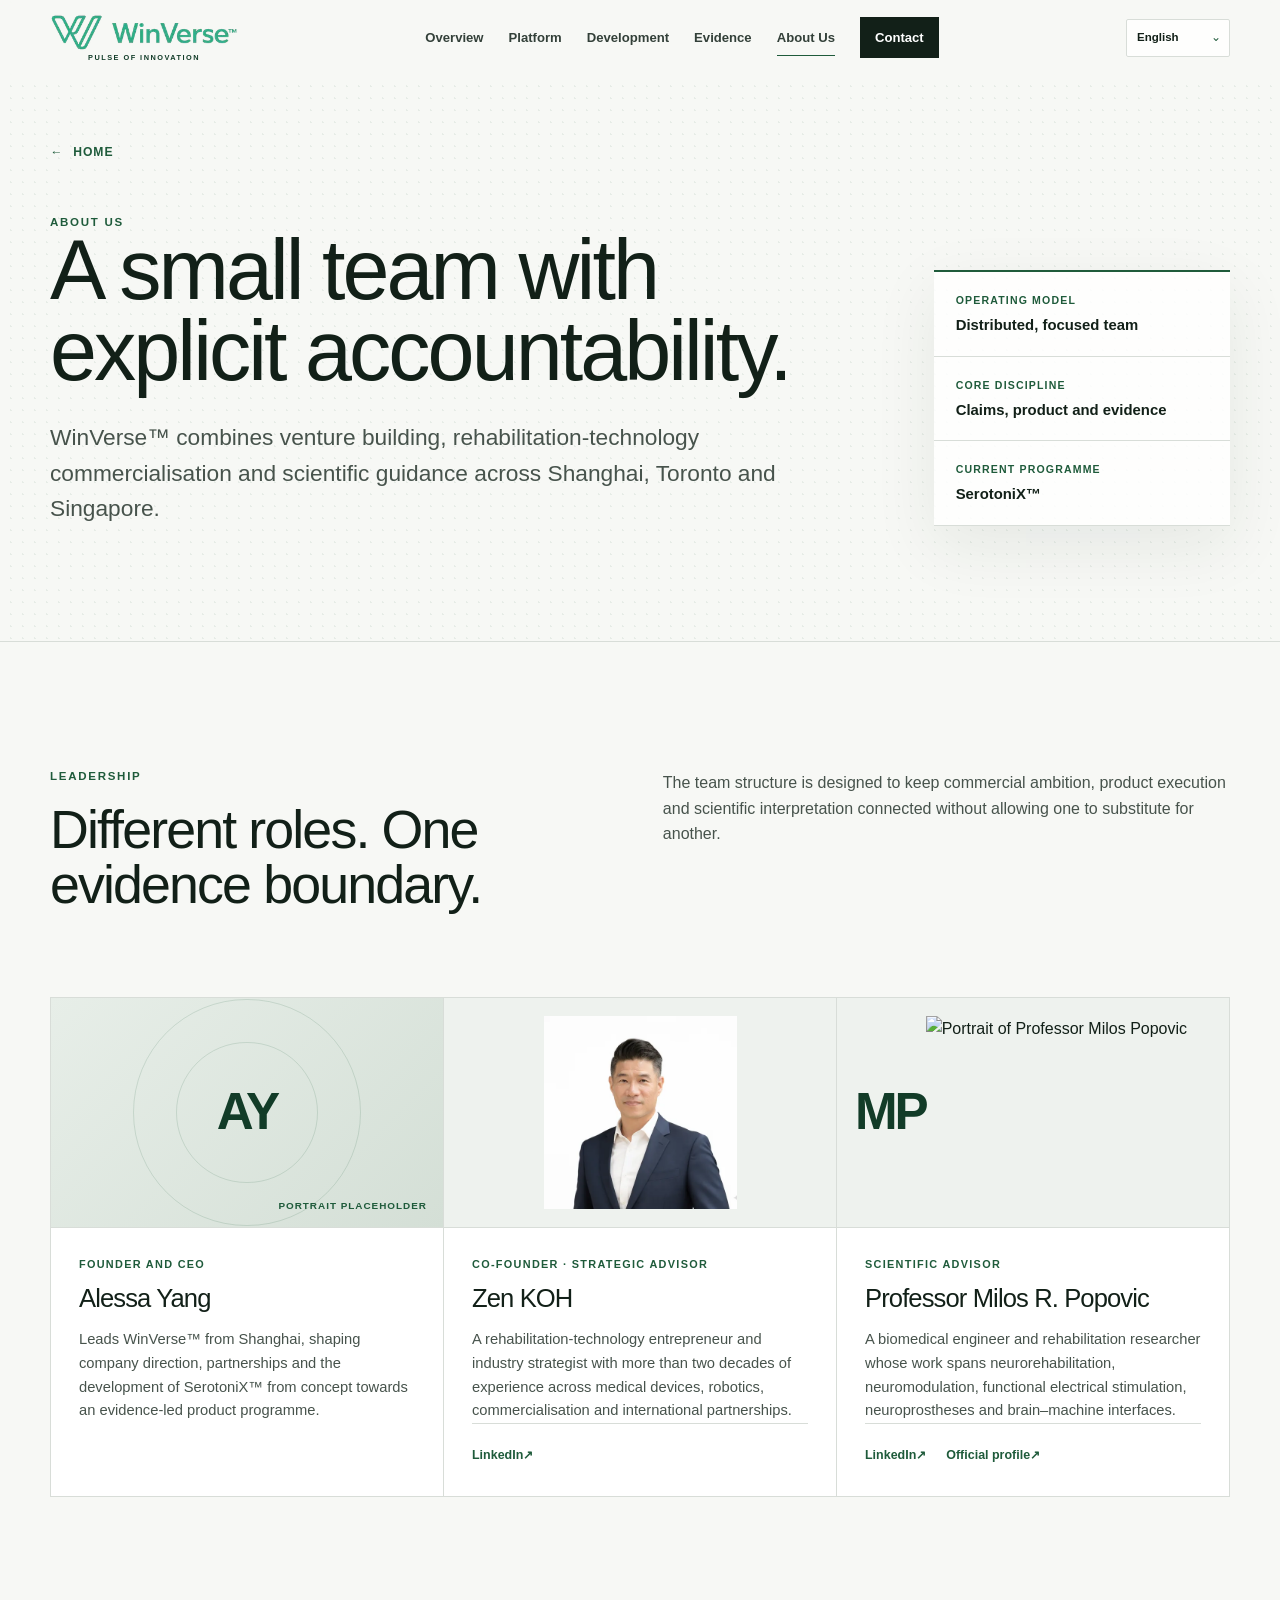
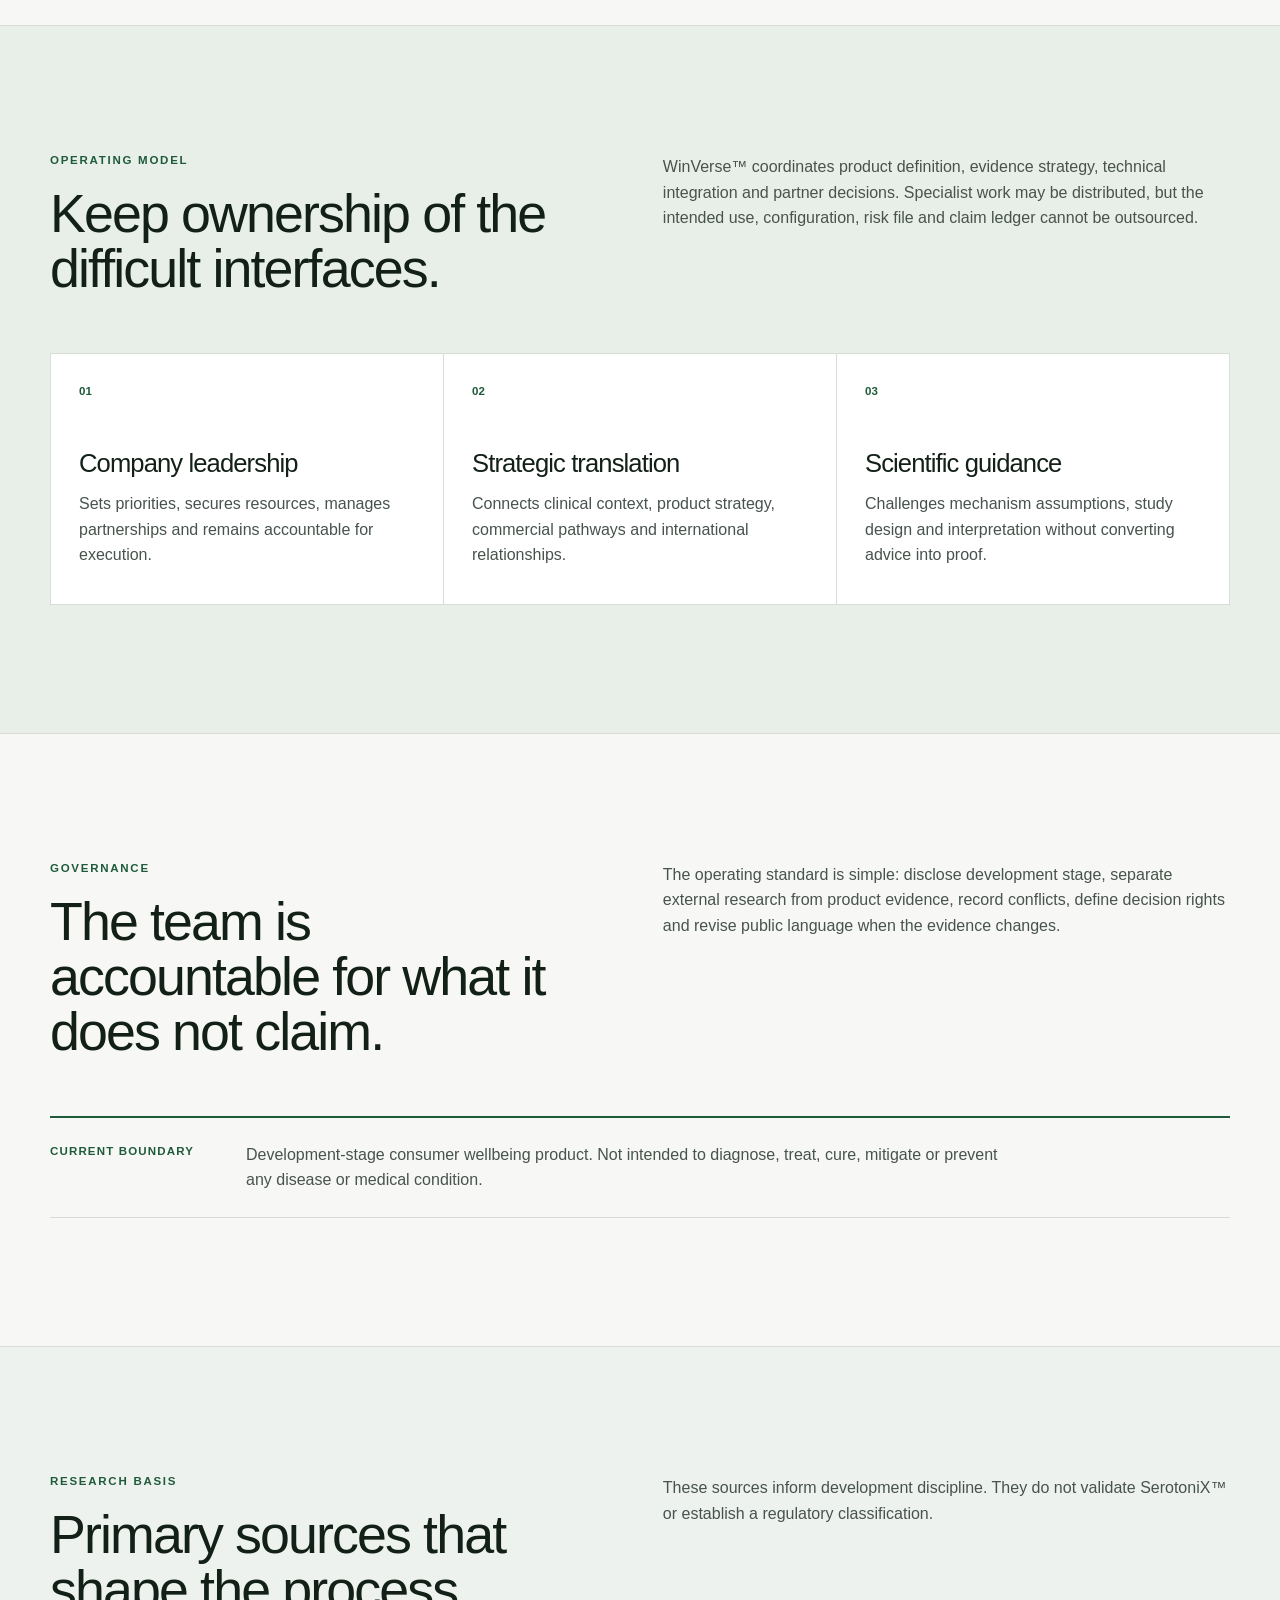
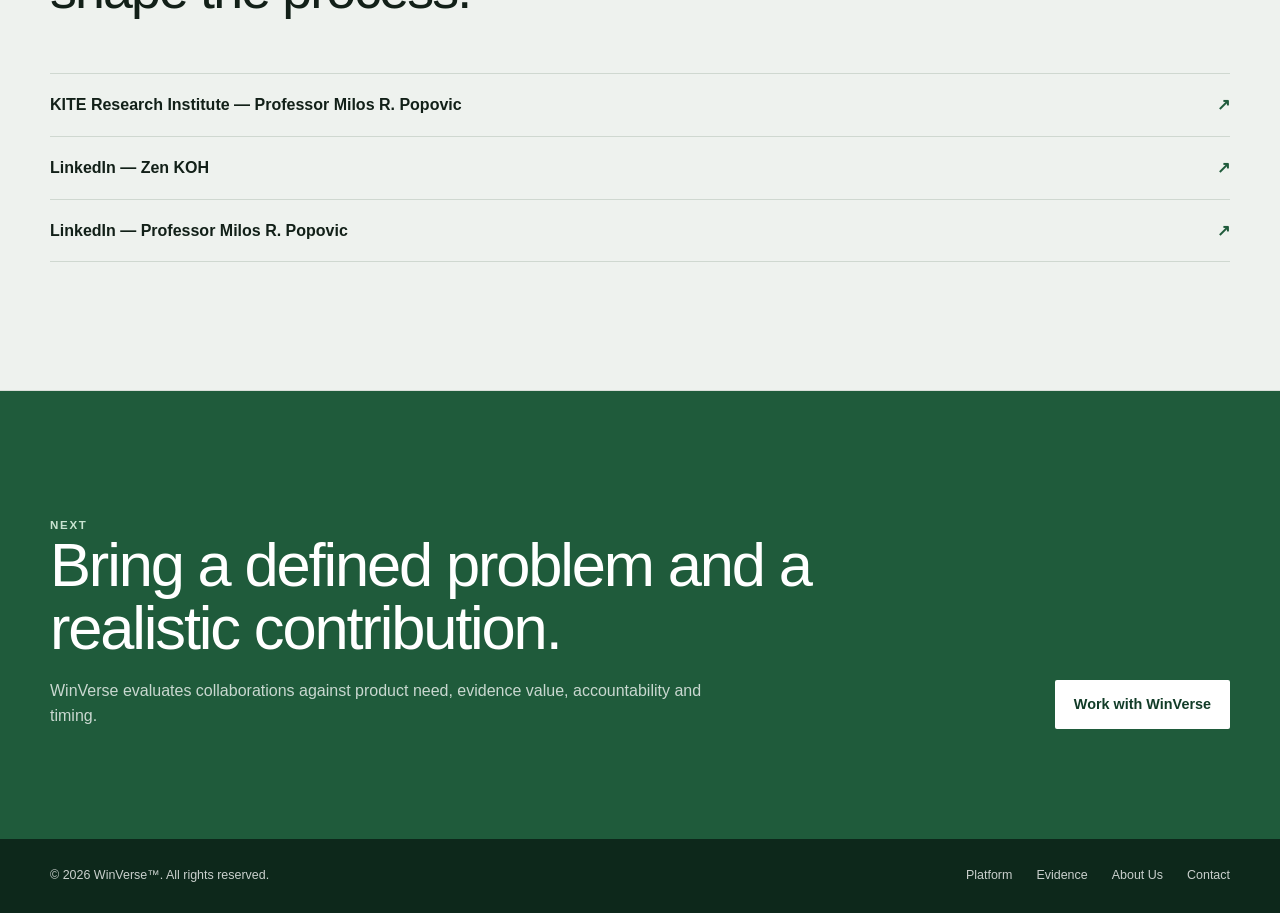
==== about.html @ 76cbc210 "Add researched About page" ====
<!doctype html><html lang="en"><head><meta charset="utf-8"><meta name="viewport" content="width=device-width, initial-scale=1, viewport-fit=cover"><meta name="theme-color" content="#f7f8f5"><meta name="description" content="WinVerse™ leadership, operating model and governance principles."><meta property="og:title" content="WinVerse™ — About Us"><meta property="og:description" content="WinVerse™ leadership, operating model and governance principles."><meta property="og:type" content="website"><title>WinVerse™ — About Us</title><link rel="stylesheet" href="styles.css"><link rel="stylesheet" href="pages.css"><script defer src="script.js"></script></head><body class="subpage" data-page="about" data-page-title="pages.about.meta.title" data-page-description="pages.about.meta.description"><a class="skip-link" href="#main" data-i18n="skip.content">Skip to content</a><header class="site-header" data-header><div class="shell header-inner"><a class="brand" href="index.html" aria-label="WinVerse home"><img class="brand-logo" src="assets/winverse-logo.webp" width="900" height="186" alt="WinVerse™"></a><button class="menu-button" type="button" aria-expanded="false" aria-controls="site-nav" data-menu-button><span>Menu</span><span class="menu-icon" aria-hidden="true"><i></i><i></i></span></button><nav class="site-nav" id="site-nav" aria-label="Primary navigation" data-nav><a href="overview.html" data-i18n="nav.overview">Overview</a><a href="platform.html" data-i18n="nav.platform">Platform</a><a href="development.html" data-i18n="nav.development">Development</a><a href="evidence.html" data-i18n="nav.evidence">Evidence</a><a class="is-active" href="about.html" data-i18n="nav.about" aria-current="page">About Us</a><a class="nav-cta" href="contact.html" data-i18n="nav.contact">Contact</a></nav></div></header><main id="main"><section class="page-hero"><div class="shell"><a class="back-link" href="index.html"><span aria-hidden="true">←</span><span data-page-i18n="pages.common.home">Home</span></a><div class="page-hero-grid"><div class="reveal"><p class="eyebrow" data-page-i18n="pages.about.eyebrow">About Us</p><h1 data-page-i18n="pages.about.title">A small team with explicit accountability.</h1><p class="page-lede" data-page-i18n="pages.about.lede">WinVerse™ combines venture building, rehabilitation-technology commercialisation and scientific guidance across Shanghai, Toronto and Singapore.</p></div><aside class="page-meta reveal" aria-label="Page summary"><div class="page-meta-item"><span data-page-i18n="pages.about.meta.1.label">Operating model</span><strong data-page-i18n="pages.about.meta.1.value">Distributed, focused team</strong></div><div class="page-meta-item"><span data-page-i18n="pages.about.meta.2.label">Core discipline</span><strong data-page-i18n="pages.about.meta.2.value">Claims, product and evidence</strong></div><div class="page-meta-item"><span data-page-i18n="pages.about.meta.3.label">Current programme</span><strong data-page-i18n="pages.about.meta.3.value">SerotoniX™</strong></div></aside></div></div></section><section class="content-section"><div class="shell content-heading"><div><p class="eyebrow" data-page-i18n="pages.about.s1.eyebrow">Leadership</p><h2 data-page-i18n="pages.about.s1.title">Different roles. One evidence boundary.</h2></div><p data-page-i18n="pages.about.s1.copy">The team structure is designed to keep commercial ambition, product execution and scientific interpretation connected without allowing one to substitute for another.</p></div><div class="shell team-grid subpage-team" aria-label="WinVerse leadership"><article class="team-card reveal"><div class="team-media team-media-placeholder"><span class="team-initials" aria-hidden="true">AY</span><span class="portrait-status" data-i18n="team.portrait.placeholder">Portrait placeholder</span></div><div class="team-content"><p class="team-role" data-i18n="team.alessa.role">Founder and CEO</p><h3>Alessa Yang</h3><p data-i18n="team.alessa.bio">Leads WinVerse™ from Shanghai, shaping company direction, partnerships and the development of SerotoniX™ from concept towards an evidence-led product programme.</p></div></article><article class="team-card reveal"><div class="team-media"><span class="team-initials" aria-hidden="true">ZK</span><img class="team-photo team-photo-zen" src="assets/zen-koh.webp" width="720" height="720" loading="lazy" decoding="async" alt="Portrait of Zen KOH" onerror="this.hidden=true;this.parentElement.classList.add('image-failed')"></div><div class="team-content"><p class="team-role" data-i18n="team.zen.role">Co-founder · Strategic Advisor</p><h3>Zen KOH</h3><p data-i18n="team.zen.bio">A rehabilitation-technology entrepreneur and industry strategist with more than two decades of experience across medical devices, robotics, commercialisation and international partnerships.</p><div class="profile-links"><a href="https://www.linkedin.com/in/zenkoh/" target="_blank" rel="noopener noreferrer"><span data-i18n="team.linkedin">LinkedIn</span><span aria-hidden="true">↗</span></a></div></div></article><article class="team-card reveal"><div class="team-media"><span class="team-initials" aria-hidden="true">MP</span><img class="team-photo team-photo-milos" src="https://bme.utoronto.ca/wp-content/uploads/2023/07/Milos-Popovic-director-e1688497582502.png" loading="lazy" decoding="async" alt="Portrait of Professor Milos Popovic" onerror="this.hidden=true;this.parentElement.classList.add('image-failed')"></div><div class="team-content"><p class="team-role" data-i18n="team.milos.role">Scientific Advisor</p><h3 data-i18n="team.milos.name">Professor Milos R. Popovic</h3><p data-i18n="team.milos.bio">A biomedical engineer and rehabilitation researcher whose work spans neurorehabilitation, neuromodulation, functional electrical stimulation, neuroprostheses and brain–machine interfaces.</p><div class="profile-links"><a href="https://www.linkedin.com/in/milos-r-popovic-07499139/" target="_blank" rel="noopener noreferrer"><span data-i18n="team.linkedin">LinkedIn</span><span aria-hidden="true">↗</span></a><a href="https://kite-uhn.com/scientist/milos-popovic" target="_blank" rel="noopener noreferrer"><span data-i18n="team.official">Official profile</span><span aria-hidden="true">↗</span></a></div></div></article></div></section><section class="content-section section-tint"><div class="shell content-heading"><div><p class="eyebrow" data-page-i18n="pages.about.s2.eyebrow">Operating model</p><h2 data-page-i18n="pages.about.s2.title">Keep ownership of the difficult interfaces.</h2></div><p data-page-i18n="pages.about.s2.copy">WinVerse™ coordinates product definition, evidence strategy, technical integration and partner decisions. Specialist work may be distributed, but the intended use, configuration, risk file and claim ledger cannot be outsourced.</p></div><div class="shell analysis-grid three-up"><article class="analysis-card reveal"><span>01</span><h3 data-page-i18n="pages.about.card1.title">Company leadership</h3><p data-page-i18n="pages.about.card1.copy">Sets priorities, secures resources, manages partnerships and remains accountable for execution.</p></article><article class="analysis-card reveal"><span>02</span><h3 data-page-i18n="pages.about.card2.title">Strategic translation</h3><p data-page-i18n="pages.about.card2.copy">Connects clinical context, product strategy, commercial pathways and international relationships.</p></article><article class="analysis-card reveal"><span>03</span><h3 data-page-i18n="pages.about.card3.title">Scientific guidance</h3><p data-page-i18n="pages.about.card3.copy">Challenges mechanism assumptions, study design and interpretation without converting advice into proof.</p></article></div></section><section class="content-section"><div class="shell content-heading"><div><p class="eyebrow" data-page-i18n="pages.about.s3.eyebrow">Governance</p><h2 data-page-i18n="pages.about.s3.title">The team is accountable for what it does not claim.</h2></div><p data-page-i18n="pages.about.s3.copy">The operating standard is simple: disclose development stage, separate external research from product evidence, record conflicts, define decision rights and revise public language when the evidence changes.</p></div><div class="shell claim-note"><strong data-page-i18n="pages.common.disclaimer.title">Current boundary</strong><p data-page-i18n="pages.common.disclaimer">Development-stage consumer wellbeing product. Not intended to diagnose, treat, cure, mitigate or prevent any disease or medical condition.</p></div></section><section class="content-section sources-section"><div class="shell content-heading"><div><p class="eyebrow" data-page-i18n="pages.common.sources.eyebrow">Research basis</p><h2 data-page-i18n="pages.common.sources.title">Primary sources that shape the process.</h2></div><p data-page-i18n="pages.common.sources.note">These sources inform development discipline. They do not validate SerotoniX™ or establish a regulatory classification.</p></div><div class="shell"><ul class="source-list"><li><a href="https://kite-uhn.com/scientist/milos-popovic" target="_blank" rel="noopener noreferrer">KITE Research Institute — Professor Milos R. Popovic<span aria-hidden="true">↗</span></a></li><li><a href="https://www.linkedin.com/in/zenkoh/" target="_blank" rel="noopener noreferrer">LinkedIn — Zen KOH<span aria-hidden="true">↗</span></a></li><li><a href="https://www.linkedin.com/in/milos-r-popovic-07499139/" target="_blank" rel="noopener noreferrer">LinkedIn — Professor Milos R. Popovic<span aria-hidden="true">↗</span></a></li></ul></div></section><section class="page-cta"><div class="shell page-cta-inner reveal"><div><p class="eyebrow" data-page-i18n="pages.common.next">Next</p><h2 data-page-i18n="pages.about.cta.title">Bring a defined problem and a realistic contribution.</h2><p data-page-i18n="pages.about.cta.copy">WinVerse evaluates collaborations against product need, evidence value, accountability and timing.</p></div><a class="button button-light" href="contact.html" data-page-i18n="pages.about.cta.label">Work with WinVerse</a></div></section></main><footer class="site-footer"><div class="shell footer-inner"><p>© <span data-year></span> WinVerse™. <span data-i18n="footer.rights">All rights reserved.</span></p><nav aria-label="Footer navigation" data-i18n-attr="aria-label:footer.nav"><a href="platform.html" data-i18n="nav.platform">Platform</a><a href="evidence.html" data-i18n="nav.evidence">Evidence</a><a href="about.html" data-i18n="nav.about">About Us</a><a href="contact.html" data-i18n="nav.contact">Contact</a></nav></div></footer></body></html>
---- styles.css ----
@layer reset, base, components, layout, responsive;

@layer reset {
  *, *::before, *::after { box-sizing: border-box; }
  html { scroll-behavior: smooth; }
  body, h1, h2, h3, p, ul { margin: 0; }
  ul { padding: 0; }
  button, a { font: inherit; }
  button { border: 0; }
  img { display: block; max-width: 100%; }
}

@layer base {
  :root { --ink:#122018; --ink-soft:#47534c; --green:#1f5b3b; --green-dark:#123c28; --green-pale:#e8efe9; --paper:#f7f8f5; --white:#fff; --line:#d8ddd8; --line-dark:rgba(255,255,255,.2); --shell:1180px; --header-height:76px; --radius:2px; --shadow:0 20px 60px rgba(20,45,30,.08); }
  html { scroll-padding-top: calc(var(--header-height) + 20px); }
  body { min-width:320px; background:var(--paper); color:var(--ink); font-family:Inter,Aptos,"Helvetica Neue",Arial,sans-serif; font-size:16px; line-height:1.6; text-rendering:optimizeLegibility; -webkit-font-smoothing:antialiased; }
  a { color:inherit; text-decoration:none; }
  h1,h2,h3 { letter-spacing:-.035em; font-weight:520; }
  h1 { max-width:900px; font-size:clamp(3rem,7vw,6.8rem); line-height:.96; }
  h2 { font-size:clamp(2.25rem,4.7vw,4.8rem); line-height:1.03; }
  h3 { font-size:clamp(1.2rem,2vw,1.65rem); line-height:1.2; }
  p { color:var(--ink-soft); }
  ::selection { background:var(--green); color:var(--white); }
}

@layer components {
  .shell { width:min(calc(100% - 48px),var(--shell)); margin-inline:auto; }
  .tm { font-size:.42em; vertical-align:super; letter-spacing:0; }
  .eyebrow { color:var(--green); font-size:.72rem; font-weight:700; letter-spacing:.15em; line-height:1.2; text-transform:uppercase; }
  .lead { color:var(--ink); font-size:clamp(1.15rem,2vw,1.5rem); line-height:1.45; }
  .skip-link { position:fixed; z-index:1000; top:10px; left:10px; transform:translateY(-150%); padding:10px 14px; background:var(--ink); color:var(--white); }
  .skip-link:focus { transform:translateY(0); }
  .button { display:inline-flex; min-height:48px; align-items:center; justify-content:center; padding:12px 18px; border:1px solid transparent; border-radius:var(--radius); font-size:.9rem; font-weight:700; transition:transform 180ms ease,background-color 180ms ease,border-color 180ms ease; }
  .button:hover { transform:translateY(-2px); }
  .button:focus-visible,.text-link:focus-visible,.site-nav a:focus-visible,.brand:focus-visible,.scroll-cue:focus-visible,.profile-links a:focus-visible { outline:3px solid #89b89b; outline-offset:4px; }
  .button-primary { background:var(--green); color:var(--white); }
  .button-primary:hover { background:var(--green-dark); }
  .button-secondary { border-color:var(--line); background:transparent; color:var(--ink); }
  .button-secondary:hover { border-color:var(--ink); }
  .button-light { background:var(--white); color:var(--green-dark); }
  .button-light:hover { background:var(--green-pale); }
  .text-link { display:inline-flex; align-items:center; gap:10px; margin-top:28px; color:var(--green); font-weight:700; }
  .text-link span { transition:transform 180ms ease; }
  .text-link:hover span { transform:translateX(5px); }
  .text-link-light { color:var(--white); }
  .reveal { opacity:0; transform:translateY(18px); transition:opacity 650ms ease,transform 650ms ease; }
  .reveal.is-visible { opacity:1; transform:translateY(0); }
}

@layer layout {
  .site-header { position:fixed; z-index:100; inset:0 0 auto; height:var(--header-height); border-bottom:1px solid transparent; background:rgba(247,248,245,.92); backdrop-filter:blur(16px); transition:border-color 180ms ease,box-shadow 180ms ease; }
  .site-header.is-scrolled { border-color:var(--line); box-shadow:0 8px 24px rgba(18,32,24,.04); }
  .header-inner { height:100%; display:flex; align-items:center; justify-content:space-between; gap:28px; }
  .brand { display:inline-flex; flex:0 0 auto; align-items:center; min-width:0; }
  .brand-logo { width:clamp(148px,15vw,188px); height:auto; object-fit:contain; }
  .site-nav { display:flex; align-items:center; gap:25px; font-size:.82rem; font-weight:650; }
  .site-nav a { position:relative; color:#334039; }
  .site-nav a:not(.nav-cta)::after { content:""; position:absolute; right:0; bottom:-8px; left:0; height:1px; background:var(--green); transform:scaleX(0); transform-origin:left; transition:transform 180ms ease; }
  .site-nav a:hover::after,.site-nav a.is-active::after { transform:scaleX(1); }
  .nav-cta { padding:10px 15px; background:var(--ink); color:var(--white)!important; }
  .menu-button { display:none; background:transparent; color:var(--ink); }

  .hero { position:relative; display:grid; min-height:100svh; padding:calc(var(--header-height) + 72px) 0 74px; align-items:center; overflow:hidden; }
  .hero::before { content:""; position:absolute; top:14%; right:-12vw; width:min(48vw,720px); aspect-ratio:1; border:1px solid var(--line); border-radius:50%; box-shadow:inset 0 0 0 80px var(--paper),inset 0 0 0 81px var(--line),inset 0 0 0 160px var(--paper),inset 0 0 0 161px var(--line); opacity:.7; pointer-events:none; }
  .hero-grid { position:relative; z-index:1; display:grid; grid-template-columns:minmax(0,1.55fr) minmax(310px,.65fr); gap:clamp(60px,8vw,120px); align-items:end; }
  .hero-copy .eyebrow { margin-bottom:26px; }
  .hero-lede { max-width:700px; margin-top:30px; font-size:clamp(1.15rem,2vw,1.45rem); line-height:1.5; }
  .hero-actions { display:flex; flex-wrap:wrap; gap:12px; margin-top:38px; }
  .hero-panel { border-top:2px solid var(--green); background:rgba(255,255,255,.82); padding:27px 28px 12px; box-shadow:var(--shadow); }
  .panel-label { margin-bottom:8px; color:var(--ink); font-size:.72rem; font-weight:750; letter-spacing:.13em; text-transform:uppercase; }
  .snapshot-row { display:grid; grid-template-columns:32px 1fr; gap:12px; padding:19px 0; border-top:1px solid var(--line); }
  .snapshot-row>span { color:var(--green); font-size:.72rem; font-weight:800; }
  .snapshot-row strong { display:block; margin-bottom:2px; font-size:.86rem; }
  .snapshot-row p { font-size:.88rem; line-height:1.5; }
  .scroll-cue { position:absolute; z-index:2; bottom:24px; left:50%; display:flex; gap:10px; transform:translateX(-50%); color:var(--ink-soft); font-size:.76rem; font-weight:700; letter-spacing:.08em; text-transform:uppercase; }

  .section { padding:clamp(92px,12vw,160px) 0; }
  .section-rule { border-top:1px solid var(--line); }
  .section-tint { background:var(--green-pale); }
  .two-column-heading,.about-intro { display:grid; grid-template-columns:minmax(0,.9fr) minmax(360px,1fr); gap:clamp(60px,9vw,150px); align-items:start; }
  .section-heading .eyebrow { margin-bottom:22px; }
  .section-copy { max-width:650px; }
  .section-copy>*+* { margin-top:22px; }
  .principle-grid { display:grid; grid-template-columns:repeat(3,1fr); margin-top:90px; border-top:1px solid var(--line); border-bottom:1px solid var(--line); }
  .principle-card { min-height:280px; padding:34px 32px 36px 0; }
  .principle-card+.principle-card { border-left:1px solid var(--line); padding-left:32px; }
  .card-number { display:block; margin-bottom:58px; color:var(--green); font-size:.75rem; font-weight:800; }
  .principle-card h3 { margin-bottom:14px; }
  .principle-card p { max-width:320px; }
  .platform-layout { display:grid; grid-template-columns:minmax(0,.82fr) minmax(420px,1.18fr); gap:clamp(70px,10vw,150px); align-items:start; }
  .platform-layout .section-heading { position:sticky; top:calc(var(--header-height) + 42px); }
  .platform-layout .lead { margin-top:28px; }
  .platform-stack { border-top:1px solid #bfcbbf; }
  .platform-row { display:grid; grid-template-columns:52px 1fr; gap:18px; padding:30px 0; border-bottom:1px solid #bfcbbf; }
  .platform-row>span { color:var(--green); font-size:.75rem; font-weight:800; }
  .platform-row h3 { margin-bottom:8px; }
  .pathway { margin-top:78px; border-top:1px solid var(--line); }
  .pathway-item { display:grid; grid-template-columns:70px minmax(0,1fr) auto; gap:26px; align-items:center; padding:26px 0; border-bottom:1px solid var(--line); }
  .pathway-index { color:var(--green); font-size:.74rem; font-weight:800; }
  .pathway-state { margin-bottom:2px; color:var(--green); font-size:.69rem; font-weight:800; letter-spacing:.12em; text-transform:uppercase; }
  .pathway-item h3 { margin-bottom:5px; font-size:clamp(1.1rem,1.7vw,1.42rem); }
  .pathway-item p:last-child { font-size:.92rem; }
  .status { min-width:74px; padding:6px 10px; border:1px solid var(--green); color:var(--green); font-size:.68rem; font-weight:800; letter-spacing:.08em; text-align:center; text-transform:uppercase; }
  .status-neutral { border-color:var(--line); color:var(--ink-soft); }
  .evidence-section { background:var(--green-dark); color:var(--white); }
  .evidence-section .eyebrow { color:#a9d0b6; }
  .evidence-section h2 { color:var(--white); }
  .evidence-grid { display:grid; gap:70px; }
  .evidence-grid .section-heading { max-width:880px; }
  .boundary-grid { display:grid; grid-template-columns:1fr 1fr; gap:1px; background:var(--line-dark); border:1px solid var(--line-dark); }
  .boundary-card { padding:clamp(30px,5vw,56px); background:#f3f6f2; }
  .boundary-card-dark { background:#173f2b; }
  .boundary-label { margin-bottom:26px; color:var(--green); font-size:.72rem; font-weight:800; letter-spacing:.12em; text-transform:uppercase; }
  .boundary-card-dark .boundary-label { color:#a9d0b6; }
  .boundary-card ul { list-style:none; }
  .boundary-card li { position:relative; padding:15px 0 15px 26px; border-top:1px solid var(--line); color:var(--ink); }
  .boundary-card-dark li { border-color:var(--line-dark); color:var(--white); }
  .boundary-card li::before { content:"—"; position:absolute; left:0; color:var(--green); }
  .boundary-card-dark li::before { color:#a9d0b6; }

  .about-section { background:var(--white); }
  .team-grid { display:grid; grid-template-columns:repeat(3,minmax(0,1fr)); gap:1px; margin-top:84px; border:1px solid var(--line); background:var(--line); }
  .team-card { display:flex; min-width:0; flex-direction:column; background:var(--white); overflow:hidden; }
  .team-media { position:relative; display:flex; height:clamp(190px,18vw,230px); align-items:center; justify-content:center; padding:18px; overflow:hidden; background:#eef2ee; border-bottom:1px solid var(--line); }
  .team-photo { width:100%; height:100%; object-fit:contain; object-position:center; }
  .team-photo-milos { max-width:86%; }
  .team-initials { display:none; color:var(--green-dark); font-size:clamp(2rem,4vw,4.2rem); font-weight:650; letter-spacing:-.06em; }
  .team-media-placeholder .team-initials,.team-media.image-failed .team-initials { display:block; }
  .team-media-placeholder { background:linear-gradient(135deg,#e7eee8 0%,#d4dfd6 100%); }
  .team-media-placeholder::before,.team-media-placeholder::after { content:""; position:absolute; border:1px solid rgba(31,91,59,.14); border-radius:50%; }
  .team-media-placeholder::before { width:58%; aspect-ratio:1; }
  .team-media-placeholder::after { width:36%; aspect-ratio:1; }
  .team-media-placeholder .team-initials { position:relative; z-index:1; }
  .portrait-status { position:absolute; right:16px; bottom:13px; color:var(--green); font-size:.62rem; font-weight:750; letter-spacing:.1em; text-transform:uppercase; }
  .team-content { display:flex; min-height:0; flex:1; flex-direction:column; padding:28px 28px 30px; }
  .team-role { margin-bottom:10px; color:var(--green); font-size:.68rem; font-weight:800; letter-spacing:.12em; text-transform:uppercase; }
  .team-content h3 { margin-bottom:14px; }
  .team-content>p:last-of-type { font-size:.92rem; line-height:1.62; }
  .profile-links { display:flex; flex-wrap:wrap; gap:12px 20px; margin-top:auto; padding-top:22px; border-top:1px solid var(--line); }
  .profile-links a { color:var(--green); font-size:.78rem; font-weight:750; }
  .profile-links a:hover { text-decoration:underline; text-underline-offset:4px; }
  .contact-section { padding:clamp(74px,9vw,110px) 0; background:var(--green); color:var(--white); }
  .contact-section .eyebrow { color:#c8e3d0; }
  .contact-section h2 { max-width:800px; color:var(--white); font-size:clamp(2.25rem,5vw,5rem); }
  .contact-inner { display:flex; justify-content:space-between; gap:60px; align-items:end; }
  .contact-actions { display:flex; min-width:max-content; flex-direction:column; align-items:flex-start; }
  .site-footer { padding:27px 0; background:#0d281b; }
  .footer-inner { display:flex; justify-content:space-between; gap:30px; color:rgba(255,255,255,.78); font-size:.78rem; }
  .footer-inner p { color:inherit; }
  .footer-inner nav { display:flex; gap:24px; }
  .footer-inner a:hover { color:var(--white); }
}

@layer responsive {
  @media (max-width:1040px) { .site-nav{gap:18px}.brand-logo{width:166px}.team-content{padding:26px 24px 28px} }
  @media (max-width:940px) {
    :root { --header-height:70px; }
    .shell { width:min(calc(100% - 36px),var(--shell)); }
    .brand-logo { width:158px; }
    .menu-button { display:inline-flex; align-items:center; gap:10px; padding:10px 0 10px 12px; font-size:.78rem; font-weight:700; }
    .menu-icon { display:grid; gap:5px; width:20px; }
    .menu-icon i { display:block; height:1px; background:currentColor; transition:transform 180ms ease; }
    .menu-button[aria-expanded="true"] .menu-icon i:first-child { transform:translateY(3px) rotate(45deg); }
    .menu-button[aria-expanded="true"] .menu-icon i:last-child { transform:translateY(-3px) rotate(-45deg); }
    .site-nav { position:fixed; inset:var(--header-height) 0 auto; display:grid; gap:0; padding:12px 18px 22px; border-bottom:1px solid var(--line); background:var(--paper); box-shadow:0 18px 40px rgba(18,32,24,.08); transform:translateY(-130%); opacity:0; visibility:hidden; transition:transform 220ms ease,opacity 220ms ease,visibility 220ms ease; }
    .site-nav.is-open { transform:translateY(0); opacity:1; visibility:visible; }
    .site-nav a { padding:14px 6px; border-bottom:1px solid var(--line); }
    .site-nav a::after { display:none; }
    .site-nav .nav-cta { margin-top:12px; padding:13px 14px; border:0; text-align:center; }
    .hero { min-height:auto; padding-top:calc(var(--header-height) + 80px); }
    .hero::before { top:32%; right:-26vw; width:72vw; }
    .hero-grid { grid-template-columns:1fr; gap:58px; }
    .hero-panel { max-width:600px; }
    .scroll-cue { display:none; }
    .two-column-heading,.about-intro,.platform-layout { grid-template-columns:1fr; gap:50px; }
    .platform-layout .section-heading { position:static; }
    .principle-grid { grid-template-columns:1fr; margin-top:60px; }
    .principle-card { min-height:auto; padding:28px 0; }
    .principle-card+.principle-card { border-top:1px solid var(--line); border-left:0; padding-left:0; }
    .card-number { margin-bottom:30px; }
    .team-grid { grid-template-columns:repeat(2,minmax(0,1fr)); }
    .team-media { height:220px; }
    .contact-inner { align-items:flex-start; flex-direction:column; }
  }
  @media (max-width:680px) {
    .shell { width:min(calc(100% - 28px),var(--shell)); }
    h1 { font-size:clamp(2.75rem,15vw,4.5rem); }
    h2 { font-size:clamp(2rem,11vw,3.3rem); }
    .brand-logo { width:145px; }
    .hero { padding-top:calc(var(--header-height) + 52px); padding-bottom:62px; }
    .hero-copy .eyebrow { margin-bottom:20px; }
    .hero-lede { margin-top:24px; }
    .hero-actions { align-items:stretch; flex-direction:column; }
    .button { width:100%; }
    .hero-panel { padding:24px 20px 8px; }
    .section { padding:78px 0; }
    .platform-layout { gap:56px; }
    .platform-row { grid-template-columns:38px 1fr; padding:24px 0; }
    .pathway { margin-top:52px; }
    .pathway-item { grid-template-columns:36px 1fr; gap:14px; align-items:start; }
    .pathway-item .status { grid-column:2; justify-self:start; margin-top:4px; }
    .boundary-grid { grid-template-columns:1fr; }
    .boundary-card { padding:30px 22px; }
    .team-grid { grid-template-columns:1fr; margin-top:54px; }
    .team-media { height:210px; padding:16px; }
    .team-content { padding:25px 22px 28px; }
    .contact-actions { width:100%; min-width:0; }
    .footer-inner { align-items:flex-start; flex-direction:column; }
    .footer-inner nav { flex-wrap:wrap; }
  }
  @media (prefers-reduced-motion:reduce) { html{scroll-behavior:auto}*,*::before,*::after{scroll-behavior:auto!important;transition-duration:.01ms!important;animation-duration:.01ms!important}.reveal{opacity:1;transform:none} }
}
---- pages.css ----
/* Shared editorial layout for WinVerse™ individual pages. */
.subpage { background: var(--paper); }
.subpage .site-header { background: rgba(247,248,245,.95); }
.page-hero {
  padding: calc(var(--header-height) + 62px) 0 clamp(72px, 9vw, 120px);
  border-bottom: 1px solid var(--line);
  background:
    radial-gradient(circle at 88% 18%, rgba(31,91,59,.08) 0 1px, transparent 1px) 0 0 / 12px 12px,
    var(--paper);
}
.back-link {
  display: inline-flex;
  gap: 10px;
  align-items: center;
  margin-bottom: 54px;
  color: var(--green);
  font-size: .76rem;
  font-weight: 800;
  letter-spacing: .08em;
  text-transform: uppercase;
}
.back-link:hover span:first-child { transform: translateX(-3px); }
.page-hero-grid {
  display: grid;
  grid-template-columns: minmax(0,1.45fr) minmax(280px,.55fr);
  gap: clamp(56px,8vw,110px);
  align-items: end;
}
.page-hero h1 { max-width: 900px; font-size: clamp(3rem,6.6vw,6.2rem); }
.page-lede {
  max-width: 780px;
  margin-top: 28px;
  color: var(--ink-soft);
  font-size: clamp(1.14rem,2vw,1.42rem);
  line-height: 1.55;
}
.page-meta {
  border-top: 2px solid var(--green);
  background: rgba(255,255,255,.84);
  box-shadow: var(--shadow);
}
.page-meta-item {
  display: grid;
  gap: 6px;
  padding: 20px 22px;
  border-bottom: 1px solid var(--line);
}
.page-meta-item span {
  color: var(--green);
  font-size: .66rem;
  font-weight: 800;
  letter-spacing: .11em;
  text-transform: uppercase;
}
.page-meta-item strong { color: var(--ink); font-size: .93rem; line-height: 1.4; }

.content-section { padding: clamp(78px,10vw,132px) 0; border-bottom: 1px solid var(--line); }
.content-heading {
  display: grid;
  grid-template-columns: minmax(0,.9fr) minmax(360px,1fr);
  gap: clamp(52px,8vw,120px);
  align-items: start;
  margin-bottom: 56px;
}
.content-heading h2 { margin-top: 18px; font-size: clamp(2.15rem,4.2vw,4.3rem); }
.content-heading > p, .content-copy { max-width: 650px; }
.content-copy > * + * { margin-top: 20px; }
.compact-heading { max-width: 820px; margin-bottom: 52px; }
.compact-heading h2 { margin-top: 18px; }

.page-figure {
  margin: 0;
  border: 1px solid var(--line);
  background: var(--white);
  overflow: hidden;
}
.page-figure img {
  width: 100%;
  max-height: 640px;
  object-fit: contain;
  background: #f2f4f1;
}
.page-figure figcaption {
  padding: 14px 18px;
  border-top: 1px solid var(--line);
  color: var(--ink-soft);
  font-size: .78rem;
}
.wide-figure { margin-top: 54px; }
.editorial-split {
  display: grid;
  grid-template-columns: minmax(0,1fr) minmax(380px,.78fr);
  gap: clamp(42px,7vw,90px);
  align-items: start;
}
.module-list { border-top: 1px solid var(--line); }
.module-list article {
  display: grid;
  grid-template-columns: 42px 1fr;
  gap: 16px;
  padding: 24px 0;
  border-bottom: 1px solid var(--line);
}
.module-list article > span { color: var(--green); font-size: .72rem; font-weight: 800; }
.module-list h3 { margin-bottom: 7px; font-size: 1.25rem; }

.analysis-grid { display: grid; gap: 1px; background: var(--line); border: 1px solid var(--line); }
.analysis-grid.three-up { grid-template-columns: repeat(3,1fr); }
.analysis-grid.two-up { grid-template-columns: repeat(2,1fr); }
.analysis-card { min-height: 250px; padding: 28px; background: var(--white); }
.analysis-card > span {
  display: block;
  margin-bottom: 48px;
  color: var(--green);
  font-size: .72rem;
  font-weight: 800;
}
.analysis-card h3 { margin-bottom: 12px; }
.analysis-card p { max-width: 360px; }

.decision-table { border-top: 1px solid var(--line); }
.decision-row {
  display: grid;
  grid-template-columns: minmax(180px,.8fr) minmax(260px,1.4fr) minmax(130px,.55fr);
  gap: 24px;
  align-items: start;
  padding: 22px 0;
  border-bottom: 1px solid var(--line);
}
.decision-head { color: var(--green); font-size: .68rem; font-weight: 800; letter-spacing: .1em; text-transform: uppercase; }
.decision-row strong { color: var(--ink); }
.decision-row em { color: var(--green); font-style: normal; font-size: .78rem; font-weight: 800; text-transform: uppercase; }
.decision-row .status-hold { color: #7b4b39; }

.claim-note {
  display: grid;
  grid-template-columns: 170px 1fr;
  gap: 26px;
  margin-top: 46px;
  padding: 24px 0;
  border-top: 2px solid var(--green);
  border-bottom: 1px solid var(--line);
}
.claim-note strong { color: var(--green); font-size: .72rem; letter-spacing: .1em; text-transform: uppercase; }
.claim-note p { max-width: 780px; }

.question-grid { display: grid; grid-template-columns: repeat(4,1fr); gap: 1px; border: 1px solid var(--line); background: var(--line); }
.question-card { min-height: 190px; padding: 26px; background: var(--white); }
.question-card h3 { margin-bottom: 12px; }

.gate-list { border-top: 1px solid var(--line); }
.gate-item {
  display: grid;
  grid-template-columns: 60px 1fr;
  gap: 24px;
  padding: 28px 0;
  border-bottom: 1px solid var(--line);
}
.gate-item > span { color: var(--green); font-size: .72rem; font-weight: 800; }
.gate-state { color: var(--green); font-size: .68rem; font-weight: 800; letter-spacing: .1em; text-transform: uppercase; }
.gate-item h3 { margin: 4px 0 8px; }
.gate-item p:last-child { max-width: 900px; }

.evidence-stack { border-top: 1px solid var(--line); }
.stack-item {
  display: grid;
  grid-template-columns: 60px minmax(0,1fr);
  gap: 22px;
  padding: 26px 0;
  border-bottom: 1px solid var(--line);
}
.stack-item > span { color: var(--green); font-size: .72rem; font-weight: 800; }
.stack-item h3 { margin-bottom: 7px; }
.decision-thresholds { display: grid; grid-template-columns: repeat(3,1fr); gap: 1px; margin-top: 54px; border: 1px solid var(--line); background: var(--line); }
.threshold-card { min-height: 230px; padding: 28px; background: var(--white); }
.threshold-card > p { color: var(--green); font-size: .68rem; font-weight: 800; letter-spacing: .1em; text-transform: uppercase; }
.threshold-card h3 { margin: 36px 0 12px; }
.threshold-card span { color: var(--ink-soft); }

.sources-section { background: #eef2ee; }
.source-list { list-style: none; border-top: 1px solid #cfd8d0; }
.source-list li { border-bottom: 1px solid #cfd8d0; }
.source-list a {
  display: flex;
  justify-content: space-between;
  gap: 24px;
  padding: 18px 0;
  color: var(--ink);
  font-weight: 650;
}
.source-list a:hover { color: var(--green); }
.source-list a span { color: var(--green); }

.page-cta { padding: clamp(72px,9vw,110px) 0; background: var(--green); color: var(--white); }
.page-cta-inner { display: flex; justify-content: space-between; gap: 56px; align-items: end; }
.page-cta .eyebrow { color: #c8e3d0; }
.page-cta h2 { max-width: 780px; color: var(--white); font-size: clamp(2.1rem,4.8vw,4.7rem); }
.page-cta p { max-width: 700px; margin-top: 18px; color: rgba(255,255,255,.76); }
.page-cta .button { min-width: max-content; }

.submission-list { border-top: 1px solid var(--line); }
.submission-item { display: grid; grid-template-columns: 56px 1fr; gap: 18px; padding: 22px 0; border-bottom: 1px solid var(--line); }
.submission-item span { color: var(--green); font-size: .72rem; font-weight: 800; }
.contact-detail-section { background: var(--white); }
.contact-panel {
  display: flex;
  justify-content: space-between;
  gap: 48px;
  align-items: end;
  padding: clamp(34px,5vw,56px);
  border: 1px solid var(--line);
  background: #f4f7f3;
}
.contact-panel h2 { margin: 16px 0; font-size: clamp(2rem,4.4vw,4.4rem); overflow-wrap: anywhere; }
.contact-panel p { max-width: 720px; }

@media (max-width: 940px) {
  .page-hero-grid, .content-heading, .editorial-split { grid-template-columns: 1fr; }
  .page-meta { max-width: 620px; }
  .analysis-grid.three-up { grid-template-columns: 1fr; }
  .analysis-grid.two-up, .decision-thresholds { grid-template-columns: 1fr 1fr; }
  .question-grid { grid-template-columns: 1fr 1fr; }
  .decision-row { grid-template-columns: 1fr 1.5fr; }
  .decision-row > :last-child { grid-column: 2; }
  .page-cta-inner, .contact-panel { align-items: flex-start; flex-direction: column; }
}
@media (max-width: 680px) {
  .page-hero { padding-top: calc(var(--header-height) + 42px); }
  .back-link { margin-bottom: 38px; }
  .page-hero h1 { font-size: clamp(2.6rem,14vw,4.3rem); }
  .content-section { padding: 72px 0; }
  .analysis-grid.two-up, .decision-thresholds, .question-grid { grid-template-columns: 1fr; }
  .decision-row { grid-template-columns: 1fr; gap: 8px; }
  .decision-row > :last-child { grid-column: auto; }
  .claim-note { grid-template-columns: 1fr; gap: 10px; }
  .page-cta .button, .contact-panel .button { width: 100%; }
  .subpage-team { grid-template-columns: 1fr; }
}
@media (prefers-reduced-motion: reduce) {
  .back-link:hover span:first-child { transform: none; }
}
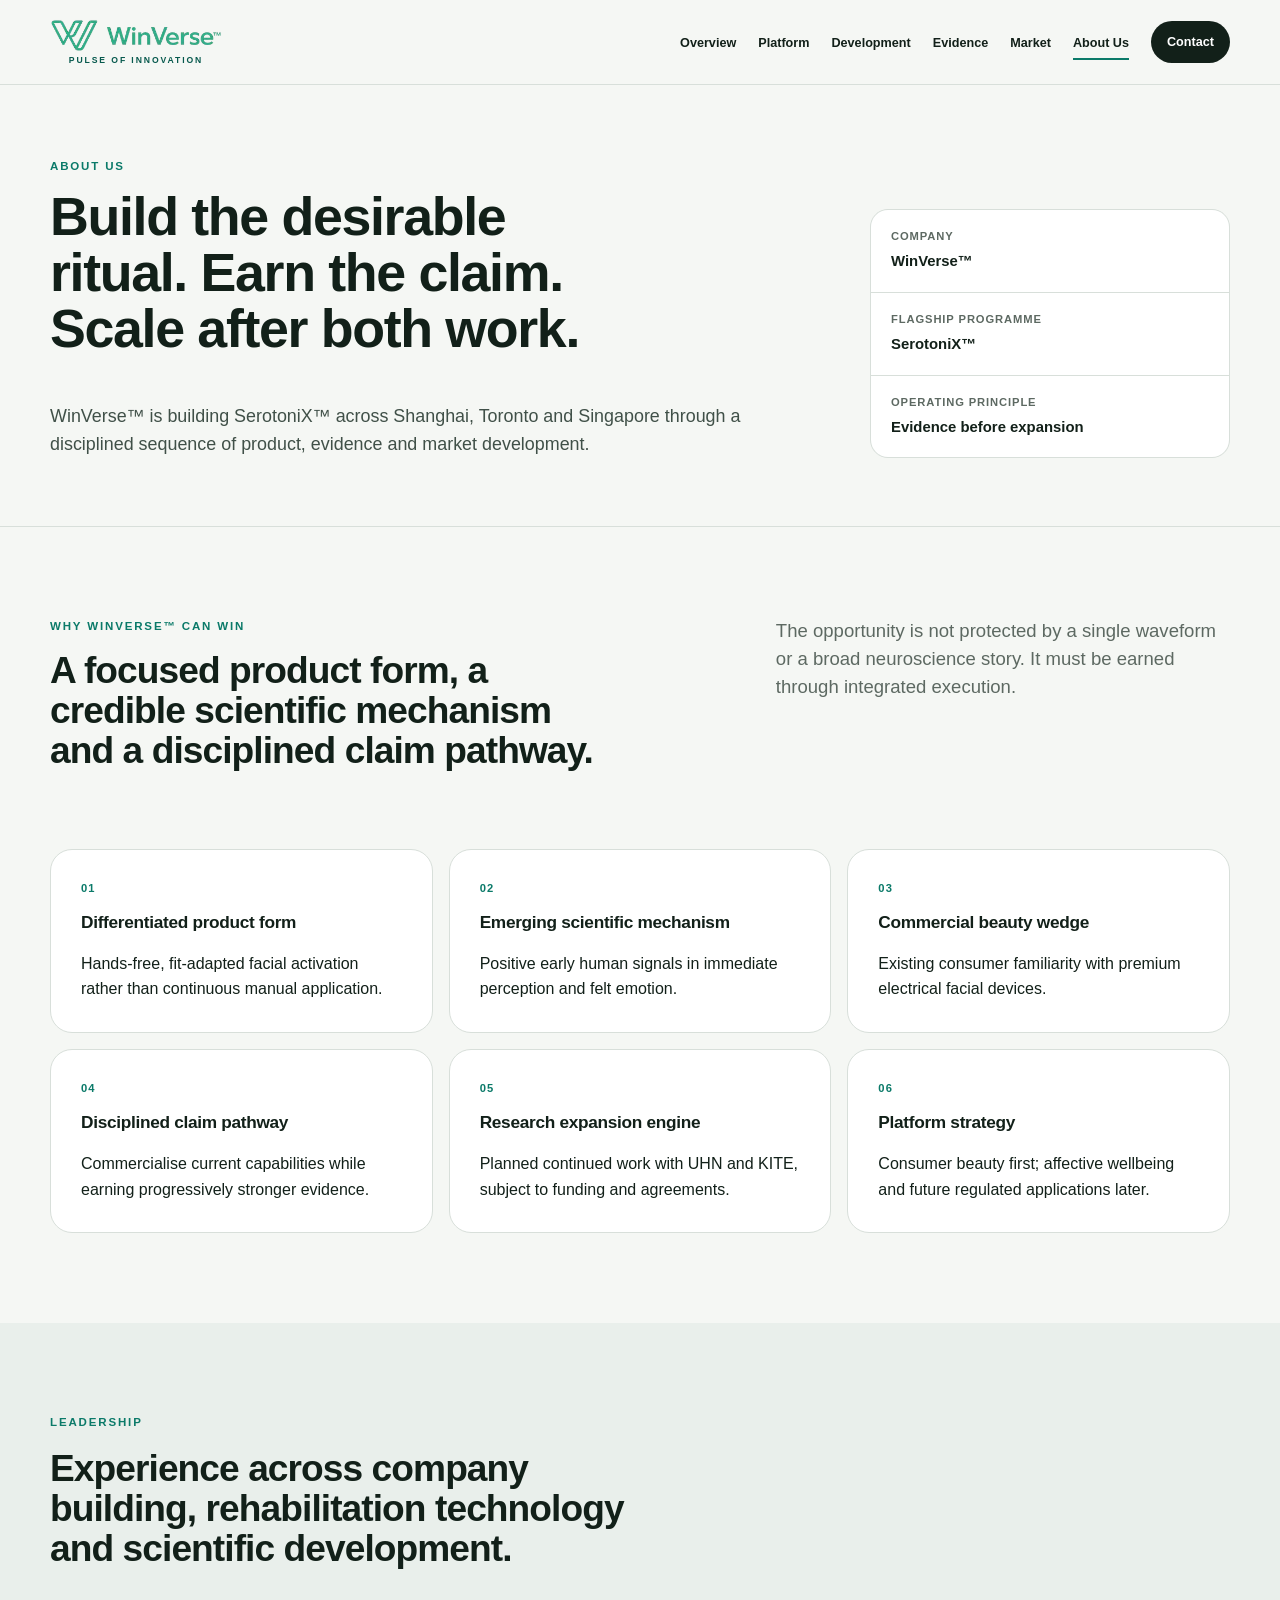
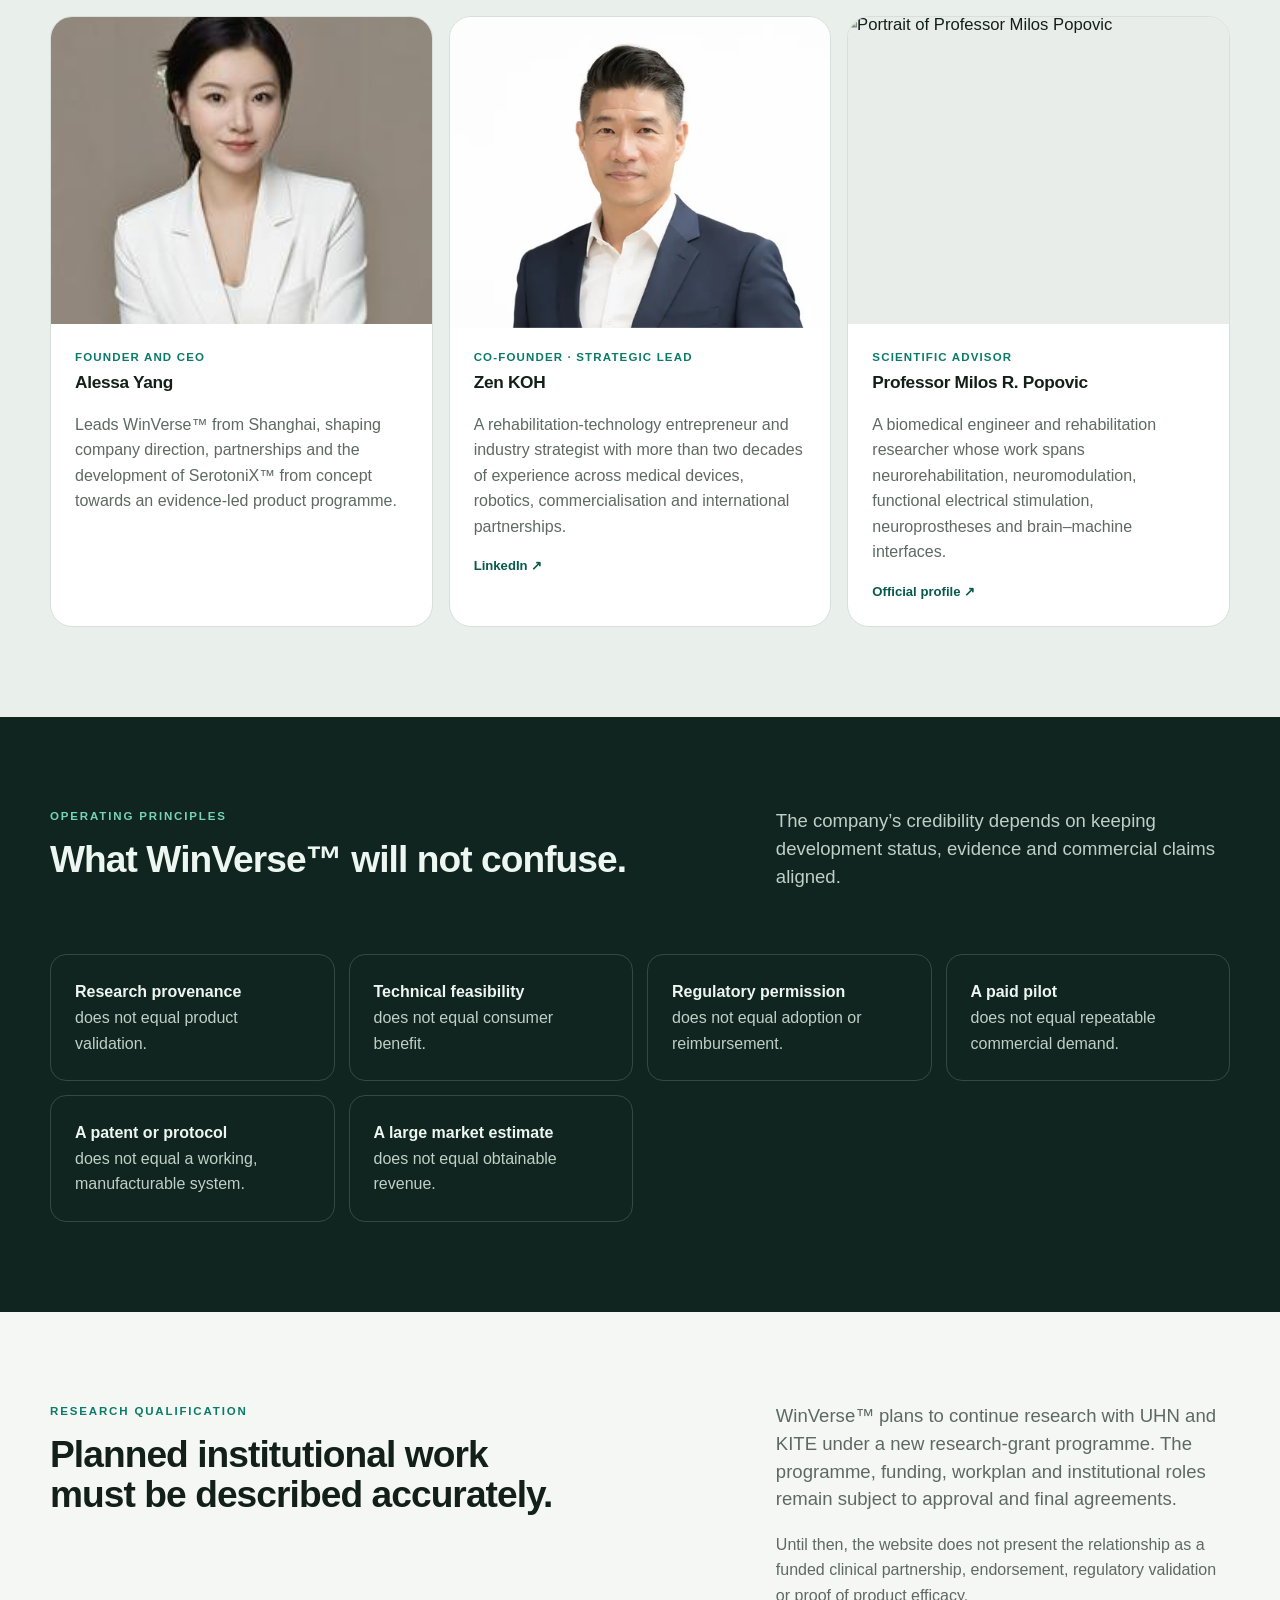
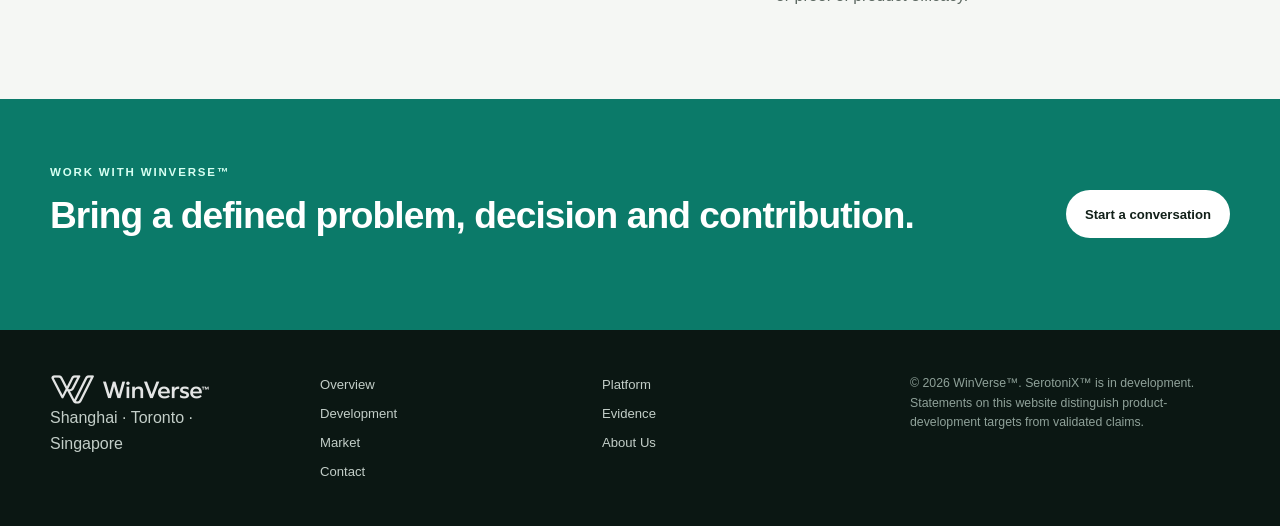
==== commit 3fe17771: "Align leadership and governance with evidence strategy" ====
--- a/about.html
+++ b/about.html
@@ -1 +1 @@
-<!doctype html><html lang="en"><head><meta charset="utf-8"><meta name="viewport" content="width=device-width, initial-scale=1, viewport-fit=cover"><meta name="theme-color" content="#f7f8f5"><meta name="description" content="WinVerse™ leadership, operating model and governance principles."><meta property="og:title" content="WinVerse™ — About Us"><meta property="og:description" content="WinVerse™ leadership, operating model and governance principles."><meta property="og:type" content="website"><title>WinVerse™ — About Us</title><link rel="stylesheet" href="styles.css"><link rel="stylesheet" href="pages.css"><script defer src="script.js"></script></head><body class="subpage" data-page="about" data-page-title="pages.about.meta.title" data-page-description="pages.about.meta.description"><a class="skip-link" href="#main" data-i18n="skip.content">Skip to content</a><header class="site-header" data-header><div class="shell header-inner"><a class="brand" href="index.html" aria-label="WinVerse home"><img class="brand-logo" src="assets/winverse-logo.webp" width="900" height="186" alt="WinVerse™"></a><button class="menu-button" type="button" aria-expanded="false" aria-controls="site-nav" data-menu-button><span>Menu</span><span class="menu-icon" aria-hidden="true"><i></i><i></i></span></button><nav class="site-nav" id="site-nav" aria-label="Primary navigation" data-nav><a href="overview.html" data-i18n="nav.overview">Overview</a><a href="platform.html" data-i18n="nav.platform">Platform</a><a href="development.html" data-i18n="nav.development">Development</a><a href="evidence.html" data-i18n="nav.evidence">Evidence</a><a class="is-active" href="about.html" data-i18n="nav.about" aria-current="page">About Us</a><a class="nav-cta" href="contact.html" data-i18n="nav.contact">Contact</a></nav></div></header><main id="main"><section class="page-hero"><div class="shell"><a class="back-link" href="index.html"><span aria-hidden="true">←</span><span data-page-i18n="pages.common.home">Home</span></a><div class="page-hero-grid"><div class="reveal"><p class="eyebrow" data-page-i18n="pages.about.eyebrow">About Us</p><h1 data-page-i18n="pages.about.title">A small team with explicit accountability.</h1><p class="page-lede" data-page-i18n="pages.about.lede">WinVerse™ combines venture building, rehabilitation-technology commercialisation and scientific guidance across Shanghai, Toronto and Singapore.</p></div><aside class="page-meta reveal" aria-label="Page summary"><div class="page-meta-item"><span data-page-i18n="pages.about.meta.1.label">Operating model</span><strong data-page-i18n="pages.about.meta.1.value">Distributed, focused team</strong></div><div class="page-meta-item"><span data-page-i18n="pages.about.meta.2.label">Core discipline</span><strong data-page-i18n="pages.about.meta.2.value">Claims, product and evidence</strong></div><div class="page-meta-item"><span data-page-i18n="pages.about.meta.3.label">Current programme</span><strong data-page-i18n="pages.about.meta.3.value">SerotoniX™</strong></div></aside></div></div></section><section class="content-section"><div class="shell content-heading"><div><p class="eyebrow" data-page-i18n="pages.about.s1.eyebrow">Leadership</p><h2 data-page-i18n="pages.about.s1.title">Different roles. One evidence boundary.</h2></div><p data-page-i18n="pages.about.s1.copy">The team structure is designed to keep commercial ambition, product execution and scientific interpretation connected without allowing one to substitute for another.</p></div><div class="shell team-grid subpage-team" aria-label="WinVerse leadership"><article class="team-card reveal"><div class="team-media team-media-placeholder"><span class="team-initials" aria-hidden="true">AY</span><span class="portrait-status" data-i18n="team.portrait.placeholder">Portrait placeholder</span></div><div class="team-content"><p class="team-role" data-i18n="team.alessa.role">Founder and CEO</p><h3>Alessa Yang</h3><p data-i18n="team.alessa.bio">Leads WinVerse™ from Shanghai, shaping company direction, partnerships and the development of SerotoniX™ from concept towards an evidence-led product programme.</p></div></article><article class="team-card reveal"><div class="team-media"><span class="team-initials" aria-hidden="true">ZK</span><img class="team-photo team-photo-zen" src="assets/zen-koh.webp" width="720" height="720" loading="lazy" decoding="async" alt="Portrait of Zen KOH" onerror="this.hidden=true;this.parentElement.classList.add('image-failed')"></div><div class="team-content"><p class="team-role" data-i18n="team.zen.role">Co-founder · Strategic Advisor</p><h3>Zen KOH</h3><p data-i18n="team.zen.bio">A rehabilitation-technology entrepreneur and industry strategist with more than two decades of experience across medical devices, robotics, commercialisation and international partnerships.</p><div class="profile-links"><a href="https://www.linkedin.com/in/zenkoh/" target="_blank" rel="noopener noreferrer"><span data-i18n="team.linkedin">LinkedIn</span><span aria-hidden="true">↗</span></a></div></div></article><article class="team-card reveal"><div class="team-media"><span class="team-initials" aria-hidden="true">MP</span><img class="team-photo team-photo-milos" src="https://bme.utoronto.ca/wp-content/uploads/2023/07/Milos-Popovic-director-e1688497582502.png" loading="lazy" decoding="async" alt="Portrait of Professor Milos Popovic" onerror="this.hidden=true;this.parentElement.classList.add('image-failed')"></div><div class="team-content"><p class="team-role" data-i18n="team.milos.role">Scientific Advisor</p><h3 data-i18n="team.milos.name">Professor Milos R. Popovic</h3><p data-i18n="team.milos.bio">A biomedical engineer and rehabilitation researcher whose work spans neurorehabilitation, neuromodulation, functional electrical stimulation, neuroprostheses and brain–machine interfaces.</p><div class="profile-links"><a href="https://www.linkedin.com/in/milos-r-popovic-07499139/" target="_blank" rel="noopener noreferrer"><span data-i18n="team.linkedin">LinkedIn</span><span aria-hidden="true">↗</span></a><a href="https://kite-uhn.com/scientist/milos-popovic" target="_blank" rel="noopener noreferrer"><span data-i18n="team.official">Official profile</span><span aria-hidden="true">↗</span></a></div></div></article></div></section><section class="content-section section-tint"><div class="shell content-heading"><div><p class="eyebrow" data-page-i18n="pages.about.s2.eyebrow">Operating model</p><h2 data-page-i18n="pages.about.s2.title">Keep ownership of the difficult interfaces.</h2></div><p data-page-i18n="pages.about.s2.copy">WinVerse™ coordinates product definition, evidence strategy, technical integration and partner decisions. Specialist work may be distributed, but the intended use, configuration, risk file and claim ledger cannot be outsourced.</p></div><div class="shell analysis-grid three-up"><article class="analysis-card reveal"><span>01</span><h3 data-page-i18n="pages.about.card1.title">Company leadership</h3><p data-page-i18n="pages.about.card1.copy">Sets priorities, secures resources, manages partnerships and remains accountable for execution.</p></article><article class="analysis-card reveal"><span>02</span><h3 data-page-i18n="pages.about.card2.title">Strategic translation</h3><p data-page-i18n="pages.about.card2.copy">Connects clinical context, product strategy, commercial pathways and international relationships.</p></article><article class="analysis-card reveal"><span>03</span><h3 data-page-i18n="pages.about.card3.title">Scientific guidance</h3><p data-page-i18n="pages.about.card3.copy">Challenges mechanism assumptions, study design and interpretation without converting advice into proof.</p></article></div></section><section class="content-section"><div class="shell content-heading"><div><p class="eyebrow" data-page-i18n="pages.about.s3.eyebrow">Governance</p><h2 data-page-i18n="pages.about.s3.title">The team is accountable for what it does not claim.</h2></div><p data-page-i18n="pages.about.s3.copy">The operating standard is simple: disclose development stage, separate external research from product evidence, record conflicts, define decision rights and revise public language when the evidence changes.</p></div><div class="shell claim-note"><strong data-page-i18n="pages.common.disclaimer.title">Current boundary</strong><p data-page-i18n="pages.common.disclaimer">Development-stage consumer wellbeing product. Not intended to diagnose, treat, cure, mitigate or prevent any disease or medical condition.</p></div></section><section class="content-section sources-section"><div class="shell content-heading"><div><p class="eyebrow" data-page-i18n="pages.common.sources.eyebrow">Research basis</p><h2 data-page-i18n="pages.common.sources.title">Primary sources that shape the process.</h2></div><p data-page-i18n="pages.common.sources.note">These sources inform development discipline. They do not validate SerotoniX™ or establish a regulatory classification.</p></div><div class="shell"><ul class="source-list"><li><a href="https://kite-uhn.com/scientist/milos-popovic" target="_blank" rel="noopener noreferrer">KITE Research Institute — Professor Milos R. Popovic<span aria-hidden="true">↗</span></a></li><li><a href="https://www.linkedin.com/in/zenkoh/" target="_blank" rel="noopener noreferrer">LinkedIn — Zen KOH<span aria-hidden="true">↗</span></a></li><li><a href="https://www.linkedin.com/in/milos-r-popovic-07499139/" target="_blank" rel="noopener noreferrer">LinkedIn — Professor Milos R. Popovic<span aria-hidden="true">↗</span></a></li></ul></div></section><section class="page-cta"><div class="shell page-cta-inner reveal"><div><p class="eyebrow" data-page-i18n="pages.common.next">Next</p><h2 data-page-i18n="pages.about.cta.title">Bring a defined problem and a realistic contribution.</h2><p data-page-i18n="pages.about.cta.copy">WinVerse evaluates collaborations against product need, evidence value, accountability and timing.</p></div><a class="button button-light" href="contact.html" data-page-i18n="pages.about.cta.label">Work with WinVerse</a></div></section></main><footer class="site-footer"><div class="shell footer-inner"><p>© <span data-year></span> WinVerse™. <span data-i18n="footer.rights">All rights reserved.</span></p><nav aria-label="Footer navigation" data-i18n-attr="aria-label:footer.nav"><a href="platform.html" data-i18n="nav.platform">Platform</a><a href="evidence.html" data-i18n="nav.evidence">Evidence</a><a href="about.html" data-i18n="nav.about">About Us</a><a href="contact.html" data-i18n="nav.contact">Contact</a></nav></div></footer></body></html>+<!doctype html><html lang="en"><head><meta charset="utf-8"><meta name="viewport" content="width=device-width, initial-scale=1, viewport-fit=cover"><meta name="theme-color" content="#f5f7f4"><meta name="description" content="WinVerse™ leadership, operating principles and the evidence-led development approach behind SerotoniX™."><meta property="og:title" content="WinVerse™ — About Us"><meta property="og:description" content="WinVerse™ leadership, operating principles and the evidence-led development approach behind SerotoniX™."><meta property="og:type" content="website"><title>WinVerse™ — About Us</title><link rel="stylesheet" href="styles.css"><link rel="stylesheet" href="typography.css"><link rel="stylesheet" href="leadership.css"><script defer src="script.js"></script></head><body class="subpage"><a class="skip-link" href="#main">Skip to content</a><header class="site-header" data-header><div class="shell header-inner"><a class="brand" href="index.html" aria-label="WinVerse home"><img class="brand-logo" src="assets/winverse-logo.webp" width="900" height="186" alt="WinVerse™"><span class="brand-tagline">Pulse of Innovation</span></a><button class="menu-button" type="button" aria-expanded="false" aria-controls="site-nav" data-menu-button><span>Menu</span><span class="menu-icon" aria-hidden="true"><i></i><i></i></span></button><nav class="site-nav" id="site-nav" aria-label="Primary navigation" data-nav><a href="overview.html">Overview</a><a href="platform.html">Platform</a><a href="development.html">Development</a><a href="evidence.html">Evidence</a><a href="market.html">Market</a><a href="about.html" class="is-active" aria-current="page">About Us</a><a class="nav-cta" href="contact.html">Contact</a></nav></div></header><main id="main"><section class="page-hero"><div class="shell page-hero-grid"><div><p class="eyebrow">About Us</p><h1>Build the desirable ritual. Earn the claim. Scale after both work.</h1><p class="page-lede">WinVerse™ is building SerotoniX™ across Shanghai, Toronto and Singapore through a disciplined sequence of product, evidence and market development.</p></div><aside class="page-meta"><div><span>Company</span><strong>WinVerse™</strong></div><div><span>Flagship programme</span><strong>SerotoniX™</strong></div><div><span>Operating principle</span><strong>Evidence before expansion</strong></div></aside></div></section><section class="section"><div class="shell split-heading"><div><p class="eyebrow">Why WinVerse™ can win</p><h2>A focused product form, a credible scientific mechanism and a disciplined claim pathway.</h2></div><div class="prose"><p class="lead">The opportunity is not protected by a single waveform or a broad neuroscience story. It must be earned through integrated execution.</p></div></div><div class="shell win-grid"><article><span>01</span><h3>Differentiated product form</h3><p>Hands-free, fit-adapted facial activation rather than continuous manual application.</p></article><article><span>02</span><h3>Emerging scientific mechanism</h3><p>Positive early human signals in immediate perception and felt emotion.</p></article><article><span>03</span><h3>Commercial beauty wedge</h3><p>Existing consumer familiarity with premium electrical facial devices.</p></article><article><span>04</span><h3>Disciplined claim pathway</h3><p>Commercialise current capabilities while earning progressively stronger evidence.</p></article><article><span>05</span><h3>Research expansion engine</h3><p>Planned continued work with UHN and KITE, subject to funding and agreements.</p></article><article><span>06</span><h3>Platform strategy</h3><p>Consumer beauty first; affective wellbeing and future regulated applications later.</p></article></div></section><section class="section section-tint"><div class="shell"><div class="section-heading narrow"><p class="eyebrow">Leadership</p><h2>Experience across company building, rehabilitation technology and scientific development.</h2></div><div class="team-grid"><article class="team-card"><div class="team-media team-media-alessa"><img class="team-photo team-photo-alessa" src="assets/alessa-yang-portrait-20260806.jpg" width="240" height="320" loading="eager" alt="Portrait of Alessa Yang"></div><div class="team-content"><p class="team-role">Founder and CEO</p><h3>Alessa Yang</h3><p>Leads WinVerse™ from Shanghai, shaping company direction, partnerships and the development of SerotoniX™ from concept towards an evidence-led product programme.</p></div></article><article class="team-card"><div class="team-media"><img class="team-photo team-photo-zen" src="assets/zen-koh.webp" width="720" height="720" loading="lazy" alt="Portrait of Zen KOH"></div><div class="team-content"><p class="team-role">Co-founder · Strategic Lead</p><h3>Zen KOH</h3><p>A rehabilitation-technology entrepreneur and industry strategist with more than two decades of experience across medical devices, robotics, commercialisation and international partnerships.</p><div class="profile-links"><a href="https://www.linkedin.com/in/zenkoh/" target="_blank" rel="noopener noreferrer">LinkedIn ↗</a></div></div></article><article class="team-card"><div class="team-media"><img class="team-photo team-photo-milos" src="https://bme.utoronto.ca/wp-content/uploads/2023/07/Milos-Popovic-director-e1688497582502.png" loading="lazy" alt="Portrait of Professor Milos Popovic"></div><div class="team-content"><p class="team-role">Scientific Advisor</p><h3>Professor Milos R. Popovic</h3><p>A biomedical engineer and rehabilitation researcher whose work spans neurorehabilitation, neuromodulation, functional electrical stimulation, neuroprostheses and brain–machine interfaces.</p><div class="profile-links"><a href="https://kite-uhn.com/scientist/milos-popovic" target="_blank" rel="noopener noreferrer">Official profile ↗</a></div></div></article></div></div></section><section class="section section-dark"><div class="shell split-heading"><div><p class="eyebrow">Operating principles</p><h2>What WinVerse™ will not confuse.</h2></div><div class="prose"><p class="lead">The company’s credibility depends on keeping development status, evidence and commercial claims aligned.</p></div></div><div class="shell principle-list"><div><strong>Research provenance</strong><p>does not equal product validation.</p></div><div><strong>Technical feasibility</strong><p>does not equal consumer benefit.</p></div><div><strong>Regulatory permission</strong><p>does not equal adoption or reimbursement.</p></div><div><strong>A paid pilot</strong><p>does not equal repeatable commercial demand.</p></div><div><strong>A patent or protocol</strong><p>does not equal a working, manufacturable system.</p></div><div><strong>A large market estimate</strong><p>does not equal obtainable revenue.</p></div></div></section><section class="section"><div class="shell split-heading"><div><p class="eyebrow">Research qualification</p><h2>Planned institutional work must be described accurately.</h2></div><div class="prose"><p class="lead">WinVerse™ plans to continue research with UHN and KITE under a new research-grant programme. The programme, funding, workplan and institutional roles remain subject to approval and final agreements.</p><p>Until then, the website does not present the relationship as a funded clinical partnership, endorsement, regulatory validation or proof of product efficacy.</p></div></div></section><section class="cta-band"><div class="shell"><div><p class="eyebrow">Work with WinVerse™</p><h2>Bring a defined problem, decision and contribution.</h2></div><a class="button button-light" href="contact.html">Start a conversation</a></div></section></main><footer class="site-footer"><div class="shell footer-grid"><div><img class="footer-logo" src="assets/winverse-logo.webp" width="900" height="186" alt="WinVerse™"><p>Shanghai · Toronto · Singapore</p></div><nav aria-label="Footer navigation"><a href="overview.html">Overview</a><a href="platform.html">Platform</a><a href="development.html">Development</a><a href="evidence.html">Evidence</a><a href="market.html">Market</a><a href="about.html">About Us</a><a href="contact.html">Contact</a></nav><p class="footer-note">© <span data-year></span> WinVerse™. SerotoniX™ is in development. Statements on this website distinguish product-development targets from validated claims.</p></div></footer></body></html>
--- a/styles.css
+++ b/styles.css
@@ -1,212 +1,18 @@
-@layer reset, base, components, layout, responsive;
-
-@layer reset {
-  *, *::before, *::after { box-sizing: border-box; }
-  html { scroll-behavior: smooth; }
-  body, h1, h2, h3, p, ul { margin: 0; }
-  ul { padding: 0; }
-  button, a { font: inherit; }
-  button { border: 0; }
-  img { display: block; max-width: 100%; }
-}
-
-@layer base {
-  :root { --ink:#122018; --ink-soft:#47534c; --green:#1f5b3b; --green-dark:#123c28; --green-pale:#e8efe9; --paper:#f7f8f5; --white:#fff; --line:#d8ddd8; --line-dark:rgba(255,255,255,.2); --shell:1180px; --header-height:76px; --radius:2px; --shadow:0 20px 60px rgba(20,45,30,.08); }
-  html { scroll-padding-top: calc(var(--header-height) + 20px); }
-  body { min-width:320px; background:var(--paper); color:var(--ink); font-family:Inter,Aptos,"Helvetica Neue",Arial,sans-serif; font-size:16px; line-height:1.6; text-rendering:optimizeLegibility; -webkit-font-smoothing:antialiased; }
-  a { color:inherit; text-decoration:none; }
-  h1,h2,h3 { letter-spacing:-.035em; font-weight:520; }
-  h1 { max-width:900px; font-size:clamp(3rem,7vw,6.8rem); line-height:.96; }
-  h2 { font-size:clamp(2.25rem,4.7vw,4.8rem); line-height:1.03; }
-  h3 { font-size:clamp(1.2rem,2vw,1.65rem); line-height:1.2; }
-  p { color:var(--ink-soft); }
-  ::selection { background:var(--green); color:var(--white); }
-}
-
-@layer components {
-  .shell { width:min(calc(100% - 48px),var(--shell)); margin-inline:auto; }
-  .tm { font-size:.42em; vertical-align:super; letter-spacing:0; }
-  .eyebrow { color:var(--green); font-size:.72rem; font-weight:700; letter-spacing:.15em; line-height:1.2; text-transform:uppercase; }
-  .lead { color:var(--ink); font-size:clamp(1.15rem,2vw,1.5rem); line-height:1.45; }
-  .skip-link { position:fixed; z-index:1000; top:10px; left:10px; transform:translateY(-150%); padding:10px 14px; background:var(--ink); color:var(--white); }
-  .skip-link:focus { transform:translateY(0); }
-  .button { display:inline-flex; min-height:48px; align-items:center; justify-content:center; padding:12px 18px; border:1px solid transparent; border-radius:var(--radius); font-size:.9rem; font-weight:700; transition:transform 180ms ease,background-color 180ms ease,border-color 180ms ease; }
-  .button:hover { transform:translateY(-2px); }
-  .button:focus-visible,.text-link:focus-visible,.site-nav a:focus-visible,.brand:focus-visible,.scroll-cue:focus-visible,.profile-links a:focus-visible { outline:3px solid #89b89b; outline-offset:4px; }
-  .button-primary { background:var(--green); color:var(--white); }
-  .button-primary:hover { background:var(--green-dark); }
-  .button-secondary { border-color:var(--line); background:transparent; color:var(--ink); }
-  .button-secondary:hover { border-color:var(--ink); }
-  .button-light { background:var(--white); color:var(--green-dark); }
-  .button-light:hover { background:var(--green-pale); }
-  .text-link { display:inline-flex; align-items:center; gap:10px; margin-top:28px; color:var(--green); font-weight:700; }
-  .text-link span { transition:transform 180ms ease; }
-  .text-link:hover span { transform:translateX(5px); }
-  .text-link-light { color:var(--white); }
-  .reveal { opacity:0; transform:translateY(18px); transition:opacity 650ms ease,transform 650ms ease; }
-  .reveal.is-visible { opacity:1; transform:translateY(0); }
-}
-
-@layer layout {
-  .site-header { position:fixed; z-index:100; inset:0 0 auto; height:var(--header-height); border-bottom:1px solid transparent; background:rgba(247,248,245,.92); backdrop-filter:blur(16px); transition:border-color 180ms ease,box-shadow 180ms ease; }
-  .site-header.is-scrolled { border-color:var(--line); box-shadow:0 8px 24px rgba(18,32,24,.04); }
-  .header-inner { height:100%; display:flex; align-items:center; justify-content:space-between; gap:28px; }
-  .brand { display:inline-flex; flex:0 0 auto; align-items:center; min-width:0; }
-  .brand-logo { width:clamp(148px,15vw,188px); height:auto; object-fit:contain; }
-  .site-nav { display:flex; align-items:center; gap:25px; font-size:.82rem; font-weight:650; }
-  .site-nav a { position:relative; color:#334039; }
-  .site-nav a:not(.nav-cta)::after { content:""; position:absolute; right:0; bottom:-8px; left:0; height:1px; background:var(--green); transform:scaleX(0); transform-origin:left; transition:transform 180ms ease; }
-  .site-nav a:hover::after,.site-nav a.is-active::after { transform:scaleX(1); }
-  .nav-cta { padding:10px 15px; background:var(--ink); color:var(--white)!important; }
-  .menu-button { display:none; background:transparent; color:var(--ink); }
-
-  .hero { position:relative; display:grid; min-height:100svh; padding:calc(var(--header-height) + 72px) 0 74px; align-items:center; overflow:hidden; }
-  .hero::before { content:""; position:absolute; top:14%; right:-12vw; width:min(48vw,720px); aspect-ratio:1; border:1px solid var(--line); border-radius:50%; box-shadow:inset 0 0 0 80px var(--paper),inset 0 0 0 81px var(--line),inset 0 0 0 160px var(--paper),inset 0 0 0 161px var(--line); opacity:.7; pointer-events:none; }
-  .hero-grid { position:relative; z-index:1; display:grid; grid-template-columns:minmax(0,1.55fr) minmax(310px,.65fr); gap:clamp(60px,8vw,120px); align-items:end; }
-  .hero-copy .eyebrow { margin-bottom:26px; }
-  .hero-lede { max-width:700px; margin-top:30px; font-size:clamp(1.15rem,2vw,1.45rem); line-height:1.5; }
-  .hero-actions { display:flex; flex-wrap:wrap; gap:12px; margin-top:38px; }
-  .hero-panel { border-top:2px solid var(--green); background:rgba(255,255,255,.82); padding:27px 28px 12px; box-shadow:var(--shadow); }
-  .panel-label { margin-bottom:8px; color:var(--ink); font-size:.72rem; font-weight:750; letter-spacing:.13em; text-transform:uppercase; }
-  .snapshot-row { display:grid; grid-template-columns:32px 1fr; gap:12px; padding:19px 0; border-top:1px solid var(--line); }
-  .snapshot-row>span { color:var(--green); font-size:.72rem; font-weight:800; }
-  .snapshot-row strong { display:block; margin-bottom:2px; font-size:.86rem; }
-  .snapshot-row p { font-size:.88rem; line-height:1.5; }
-  .scroll-cue { position:absolute; z-index:2; bottom:24px; left:50%; display:flex; gap:10px; transform:translateX(-50%); color:var(--ink-soft); font-size:.76rem; font-weight:700; letter-spacing:.08em; text-transform:uppercase; }
-
-  .section { padding:clamp(92px,12vw,160px) 0; }
-  .section-rule { border-top:1px solid var(--line); }
-  .section-tint { background:var(--green-pale); }
-  .two-column-heading,.about-intro { display:grid; grid-template-columns:minmax(0,.9fr) minmax(360px,1fr); gap:clamp(60px,9vw,150px); align-items:start; }
-  .section-heading .eyebrow { margin-bottom:22px; }
-  .section-copy { max-width:650px; }
-  .section-copy>*+* { margin-top:22px; }
-  .principle-grid { display:grid; grid-template-columns:repeat(3,1fr); margin-top:90px; border-top:1px solid var(--line); border-bottom:1px solid var(--line); }
-  .principle-card { min-height:280px; padding:34px 32px 36px 0; }
-  .principle-card+.principle-card { border-left:1px solid var(--line); padding-left:32px; }
-  .card-number { display:block; margin-bottom:58px; color:var(--green); font-size:.75rem; font-weight:800; }
-  .principle-card h3 { margin-bottom:14px; }
-  .principle-card p { max-width:320px; }
-  .platform-layout { display:grid; grid-template-columns:minmax(0,.82fr) minmax(420px,1.18fr); gap:clamp(70px,10vw,150px); align-items:start; }
-  .platform-layout .section-heading { position:sticky; top:calc(var(--header-height) + 42px); }
-  .platform-layout .lead { margin-top:28px; }
-  .platform-stack { border-top:1px solid #bfcbbf; }
-  .platform-row { display:grid; grid-template-columns:52px 1fr; gap:18px; padding:30px 0; border-bottom:1px solid #bfcbbf; }
-  .platform-row>span { color:var(--green); font-size:.75rem; font-weight:800; }
-  .platform-row h3 { margin-bottom:8px; }
-  .pathway { margin-top:78px; border-top:1px solid var(--line); }
-  .pathway-item { display:grid; grid-template-columns:70px minmax(0,1fr) auto; gap:26px; align-items:center; padding:26px 0; border-bottom:1px solid var(--line); }
-  .pathway-index { color:var(--green); font-size:.74rem; font-weight:800; }
-  .pathway-state { margin-bottom:2px; color:var(--green); font-size:.69rem; font-weight:800; letter-spacing:.12em; text-transform:uppercase; }
-  .pathway-item h3 { margin-bottom:5px; font-size:clamp(1.1rem,1.7vw,1.42rem); }
-  .pathway-item p:last-child { font-size:.92rem; }
-  .status { min-width:74px; padding:6px 10px; border:1px solid var(--green); color:var(--green); font-size:.68rem; font-weight:800; letter-spacing:.08em; text-align:center; text-transform:uppercase; }
-  .status-neutral { border-color:var(--line); color:var(--ink-soft); }
-  .evidence-section { background:var(--green-dark); color:var(--white); }
-  .evidence-section .eyebrow { color:#a9d0b6; }
-  .evidence-section h2 { color:var(--white); }
-  .evidence-grid { display:grid; gap:70px; }
-  .evidence-grid .section-heading { max-width:880px; }
-  .boundary-grid { display:grid; grid-template-columns:1fr 1fr; gap:1px; background:var(--line-dark); border:1px solid var(--line-dark); }
-  .boundary-card { padding:clamp(30px,5vw,56px); background:#f3f6f2; }
-  .boundary-card-dark { background:#173f2b; }
-  .boundary-label { margin-bottom:26px; color:var(--green); font-size:.72rem; font-weight:800; letter-spacing:.12em; text-transform:uppercase; }
-  .boundary-card-dark .boundary-label { color:#a9d0b6; }
-  .boundary-card ul { list-style:none; }
-  .boundary-card li { position:relative; padding:15px 0 15px 26px; border-top:1px solid var(--line); color:var(--ink); }
-  .boundary-card-dark li { border-color:var(--line-dark); color:var(--white); }
-  .boundary-card li::before { content:"—"; position:absolute; left:0; color:var(--green); }
-  .boundary-card-dark li::before { color:#a9d0b6; }
-
-  .about-section { background:var(--white); }
-  .team-grid { display:grid; grid-template-columns:repeat(3,minmax(0,1fr)); gap:1px; margin-top:84px; border:1px solid var(--line); background:var(--line); }
-  .team-card { display:flex; min-width:0; flex-direction:column; background:var(--white); overflow:hidden; }
-  .team-media { position:relative; display:flex; height:clamp(190px,18vw,230px); align-items:center; justify-content:center; padding:18px; overflow:hidden; background:#eef2ee; border-bottom:1px solid var(--line); }
-  .team-photo { width:100%; height:100%; object-fit:contain; object-position:center; }
-  .team-photo-milos { max-width:86%; }
-  .team-initials { display:none; color:var(--green-dark); font-size:clamp(2rem,4vw,4.2rem); font-weight:650; letter-spacing:-.06em; }
-  .team-media-placeholder .team-initials,.team-media.image-failed .team-initials { display:block; }
-  .team-media-placeholder { background:linear-gradient(135deg,#e7eee8 0%,#d4dfd6 100%); }
-  .team-media-placeholder::before,.team-media-placeholder::after { content:""; position:absolute; border:1px solid rgba(31,91,59,.14); border-radius:50%; }
-  .team-media-placeholder::before { width:58%; aspect-ratio:1; }
-  .team-media-placeholder::after { width:36%; aspect-ratio:1; }
-  .team-media-placeholder .team-initials { position:relative; z-index:1; }
-  .portrait-status { position:absolute; right:16px; bottom:13px; color:var(--green); font-size:.62rem; font-weight:750; letter-spacing:.1em; text-transform:uppercase; }
-  .team-content { display:flex; min-height:0; flex:1; flex-direction:column; padding:28px 28px 30px; }
-  .team-role { margin-bottom:10px; color:var(--green); font-size:.68rem; font-weight:800; letter-spacing:.12em; text-transform:uppercase; }
-  .team-content h3 { margin-bottom:14px; }
-  .team-content>p:last-of-type { font-size:.92rem; line-height:1.62; }
-  .profile-links { display:flex; flex-wrap:wrap; gap:12px 20px; margin-top:auto; padding-top:22px; border-top:1px solid var(--line); }
-  .profile-links a { color:var(--green); font-size:.78rem; font-weight:750; }
-  .profile-links a:hover { text-decoration:underline; text-underline-offset:4px; }
-  .contact-section { padding:clamp(74px,9vw,110px) 0; background:var(--green); color:var(--white); }
-  .contact-section .eyebrow { color:#c8e3d0; }
-  .contact-section h2 { max-width:800px; color:var(--white); font-size:clamp(2.25rem,5vw,5rem); }
-  .contact-inner { display:flex; justify-content:space-between; gap:60px; align-items:end; }
-  .contact-actions { display:flex; min-width:max-content; flex-direction:column; align-items:flex-start; }
-  .site-footer { padding:27px 0; background:#0d281b; }
-  .footer-inner { display:flex; justify-content:space-between; gap:30px; color:rgba(255,255,255,.78); font-size:.78rem; }
-  .footer-inner p { color:inherit; }
-  .footer-inner nav { display:flex; gap:24px; }
-  .footer-inner a:hover { color:var(--white); }
-}
-
-@layer responsive {
-  @media (max-width:1040px) { .site-nav{gap:18px}.brand-logo{width:166px}.team-content{padding:26px 24px 28px} }
-  @media (max-width:940px) {
-    :root { --header-height:70px; }
-    .shell { width:min(calc(100% - 36px),var(--shell)); }
-    .brand-logo { width:158px; }
-    .menu-button { display:inline-flex; align-items:center; gap:10px; padding:10px 0 10px 12px; font-size:.78rem; font-weight:700; }
-    .menu-icon { display:grid; gap:5px; width:20px; }
-    .menu-icon i { display:block; height:1px; background:currentColor; transition:transform 180ms ease; }
-    .menu-button[aria-expanded="true"] .menu-icon i:first-child { transform:translateY(3px) rotate(45deg); }
-    .menu-button[aria-expanded="true"] .menu-icon i:last-child { transform:translateY(-3px) rotate(-45deg); }
-    .site-nav { position:fixed; inset:var(--header-height) 0 auto; display:grid; gap:0; padding:12px 18px 22px; border-bottom:1px solid var(--line); background:var(--paper); box-shadow:0 18px 40px rgba(18,32,24,.08); transform:translateY(-130%); opacity:0; visibility:hidden; transition:transform 220ms ease,opacity 220ms ease,visibility 220ms ease; }
-    .site-nav.is-open { transform:translateY(0); opacity:1; visibility:visible; }
-    .site-nav a { padding:14px 6px; border-bottom:1px solid var(--line); }
-    .site-nav a::after { display:none; }
-    .site-nav .nav-cta { margin-top:12px; padding:13px 14px; border:0; text-align:center; }
-    .hero { min-height:auto; padding-top:calc(var(--header-height) + 80px); }
-    .hero::before { top:32%; right:-26vw; width:72vw; }
-    .hero-grid { grid-template-columns:1fr; gap:58px; }
-    .hero-panel { max-width:600px; }
-    .scroll-cue { display:none; }
-    .two-column-heading,.about-intro,.platform-layout { grid-template-columns:1fr; gap:50px; }
-    .platform-layout .section-heading { position:static; }
-    .principle-grid { grid-template-columns:1fr; margin-top:60px; }
-    .principle-card { min-height:auto; padding:28px 0; }
-    .principle-card+.principle-card { border-top:1px solid var(--line); border-left:0; padding-left:0; }
-    .card-number { margin-bottom:30px; }
-    .team-grid { grid-template-columns:repeat(2,minmax(0,1fr)); }
-    .team-media { height:220px; }
-    .contact-inner { align-items:flex-start; flex-direction:column; }
-  }
-  @media (max-width:680px) {
-    .shell { width:min(calc(100% - 28px),var(--shell)); }
-    h1 { font-size:clamp(2.75rem,15vw,4.5rem); }
-    h2 { font-size:clamp(2rem,11vw,3.3rem); }
-    .brand-logo { width:145px; }
-    .hero { padding-top:calc(var(--header-height) + 52px); padding-bottom:62px; }
-    .hero-copy .eyebrow { margin-bottom:20px; }
-    .hero-lede { margin-top:24px; }
-    .hero-actions { align-items:stretch; flex-direction:column; }
-    .button { width:100%; }
-    .hero-panel { padding:24px 20px 8px; }
-    .section { padding:78px 0; }
-    .platform-layout { gap:56px; }
-    .platform-row { grid-template-columns:38px 1fr; padding:24px 0; }
-    .pathway { margin-top:52px; }
-    .pathway-item { grid-template-columns:36px 1fr; gap:14px; align-items:start; }
-    .pathway-item .status { grid-column:2; justify-self:start; margin-top:4px; }
-    .boundary-grid { grid-template-columns:1fr; }
-    .boundary-card { padding:30px 22px; }
-    .team-grid { grid-template-columns:1fr; margin-top:54px; }
-    .team-media { height:210px; padding:16px; }
-    .team-content { padding:25px 22px 28px; }
-    .contact-actions { width:100%; min-width:0; }
-    .footer-inner { align-items:flex-start; flex-direction:column; }
-    .footer-inner nav { flex-wrap:wrap; }
-  }
-  @media (prefers-reduced-motion:reduce) { html{scroll-behavior:auto}*,*::before,*::after{scroll-behavior:auto!important;transition-duration:.01ms!important;animation-duration:.01ms!important}.reveal{opacity:1;transform:none} }
-}
+:root{--paper:#f5f7f4;--ink:#122019;--muted:#5d6962;--line:#d8dfda;--teal:#0b7a69;--teal-dark:#07594d;--soft:#dcece7;--dark:#10251f;--shadow:0 20px 55px rgba(20,42,33,.1);--radius:22px;--shell:min(1180px,calc(100% - 48px));--header:84px}
+*{box-sizing:border-box}html{scroll-behavior:smooth}body{margin:0;background:var(--paper);color:var(--ink);font:16px/1.6 Inter,ui-sans-serif,-apple-system,BlinkMacSystemFont,"Segoe UI",Arial,sans-serif}body.menu-open{overflow:hidden}img{display:block;max-width:100%;height:auto}a{color:inherit;text-decoration:none}p,h1,h2,h3,ul,blockquote{margin-top:0}h1,h2,h3{font-weight:620}p:last-child{margin-bottom:0}.shell{width:var(--shell);margin:auto}.skip-link{position:fixed;z-index:1000;left:16px;top:12px;transform:translateY(-160%);padding:10px 14px;background:var(--ink);color:#fff;border-radius:8px}.skip-link:focus{transform:none}
+.site-header{position:sticky;top:0;z-index:100;background:rgba(245,247,244,.95);backdrop-filter:blur(18px);border-bottom:1px solid var(--line)}.header-inner{min-height:var(--header);display:flex;align-items:center;gap:28px}.brand{display:flex;flex-direction:column;align-items:center;gap:4px}.brand-logo{width:172px}.brand-tagline{font-size:.54rem;line-height:1;text-transform:uppercase;letter-spacing:.22em;font-weight:800;color:var(--teal-dark)}.site-nav{margin-left:auto;display:flex;align-items:center;gap:22px;font-size:.79rem;font-weight:700}.site-nav a{position:relative;padding:31px 0 28px}.site-nav a:not(.nav-cta):after{content:"";position:absolute;left:0;right:100%;bottom:22px;height:2px;background:var(--teal);transition:.2s}.site-nav a:hover:after,.site-nav a.is-active:after{right:0}.site-nav .nav-cta{padding:11px 16px;border-radius:999px;background:var(--ink);color:#fff}.site-nav .nav-cta:hover,.site-nav .nav-cta.is-active{background:var(--teal)}.menu-button{display:none;border:0;background:none;color:var(--ink);font:inherit;font-weight:700}.menu-icon{display:grid;gap:5px;width:22px}.menu-icon i{height:2px;background:currentColor}
+.eyebrow{margin-bottom:14px;color:var(--teal);font-size:.72rem;font-weight:800;letter-spacing:.16em;text-transform:uppercase}.lead{color:#34443b}.hero{padding:72px 0 86px}.hero-grid{display:grid;grid-template-columns:minmax(0,1.05fr) minmax(420px,.95fr);gap:70px;align-items:center}.hero-copy h1 span{color:var(--teal)}.hero-lede,.page-lede{color:#405048}.hero-actions,.cta-actions{display:flex;flex-wrap:wrap;gap:12px;margin-top:30px}.button{display:inline-flex;align-items:center;justify-content:center;min-height:48px;padding:12px 19px;border-radius:999px;font-size:.82rem;font-weight:760;transition:.18s}.button:hover{transform:translateY(-2px)}.button-primary{background:var(--teal);color:#fff}.button-secondary{border:1px solid #aebbb3;background:#fff}.button-light{background:#fff;color:var(--ink)}.text-link{display:inline-block;margin-top:18px;color:var(--teal-dark);font-weight:720}.light{color:#d7fff2}.claim-boundary{margin-top:30px;padding-left:16px;border-left:3px solid var(--teal);max-width:650px;color:var(--muted);font-size:.92rem}
+.hero-visual,.product-image{padding:16px;border:1px solid var(--line);border-radius:28px;background:#fff;box-shadow:var(--shadow)}.hero-visual>img,.product-image img{width:100%;aspect-ratio:4/3;object-fit:cover;border-radius:16px;background:#edf1ee}.hero-fact-grid{display:grid;grid-template-columns:repeat(3,1fr);gap:1px;margin-top:18px;background:var(--line);border:1px solid var(--line);border-radius:16px;overflow:hidden}.hero-fact-grid>div{padding:18px;background:#fff}.hero-fact-grid span,.numbered-stack span,.journey-grid span,.phase-grid span,.risk-grid span,.persona-grid>article>span,.win-grid span{display:block;margin-bottom:14px;color:var(--teal);font-size:.7rem;font-weight:800;letter-spacing:.1em}.hero-fact-grid strong{display:block;font-size:.92rem}.hero-fact-grid p{margin-top:6px;color:var(--muted);font-size:.76rem;line-height:1.45}
+.section{padding:90px 0}.section-rule{border-top:1px solid var(--line)}.section-tint{background:#e9efeb}.section-dark{background:var(--dark);color:#edf6f0}.section-dark .eyebrow{color:#77d3b8}.section-dark p,.section-dark .lead,.section-dark .prose p{color:#bfd0c6}.split-heading{display:grid;grid-template-columns:minmax(0,1.05fr) minmax(320px,.75fr);gap:90px}.split-heading h2{max-width:760px}.prose{max-width:640px}.prose p{color:var(--muted)}.section-heading.narrow{max-width:780px;margin-bottom:48px}.compare-grid,.territory-grid,.evidence-cards,.persona-grid,.team-grid,.convergence-grid,.moat-grid,.research-grid,.risk-grid,.win-grid{display:grid;grid-template-columns:repeat(3,1fr);gap:16px;margin-top:48px}.compare-grid{grid-template-columns:repeat(2,1fr)}.compare-card,.territory-grid article,.persona-grid article,.convergence-grid article,.moat-grid article,.research-grid article,.risk-grid article,.win-grid article{padding:30px;border:1px solid var(--line);border-radius:var(--radius);background:#fff}.compare-card.accent{background:var(--teal);color:#fff}.compare-card.accent .eyebrow{color:#d9fff4}.clean-list,.check-list{padding:0;margin:24px 0 0;list-style:none}.clean-list li,.check-list li{position:relative;padding:11px 0 11px 22px;border-top:1px solid rgba(120,140,128,.28)}.clean-list li:before,.check-list li:before{content:"";position:absolute;left:0;top:20px;width:7px;height:7px;border-radius:50%;background:var(--teal)}.evidence-cards article{padding:30px;border:1px solid rgba(220,236,226,.18);border-radius:var(--radius);background:rgba(255,255,255,.055)}.evidence-cards.light-cards article{background:#fff;border-color:var(--line);color:var(--ink)}.metric{display:block;margin-bottom:28px;font-size:3rem;line-height:1;font-weight:650;color:#7cd9bd}.light-cards .metric{color:var(--teal)}.evidence-judgment{display:grid;grid-template-columns:180px 1fr auto;gap:32px;margin-top:22px;padding:26px;border-top:1px solid rgba(255,255,255,.16)}.product-feature{display:grid;grid-template-columns:1fr .8fr;gap:64px;align-items:center}.product-feature.reverse{grid-template-columns:.8fr 1fr}.numbered-stack{margin:28px 0}.numbered-stack>div{display:grid;grid-template-columns:42px 1fr;gap:12px;padding:15px 0;border-top:1px solid var(--line)}.numbered-stack p{margin:0;color:var(--muted)}
+.claim-ladder-preview{display:grid;grid-template-columns:380px 1fr;gap:70px}.ladder{display:grid;gap:8px}.ladder>div{display:grid;grid-template-columns:36px 155px 1fr;gap:18px;align-items:center;padding:17px 20px;border:1px solid var(--line);border-radius:14px;background:#fff}.ladder span{display:grid;place-items:center;width:30px;height:30px;border-radius:50%;background:var(--soft);color:var(--teal-dark);font-weight:800}.ladder p{margin:0;color:var(--muted);font-size:.9rem}.team-intro{display:grid;grid-template-columns:1fr 1fr;gap:70px;margin-bottom:44px}.team-grid{margin-top:0}.team-card{overflow:hidden;border:1px solid var(--line);border-radius:var(--radius);background:#fff}.team-content{padding:24px}.team-role{margin-bottom:6px;color:var(--teal);font-size:.72rem;font-weight:800;letter-spacing:.1em;text-transform:uppercase}.team-content p:not(.team-role),.persona-grid p{color:var(--muted)}.profile-links{display:flex;gap:14px;margin-top:16px;font-size:.82rem;font-weight:700;color:var(--teal-dark)}
+.cta-band{padding:64px 0;background:var(--teal);color:#fff}.cta-band .shell{display:grid;grid-template-columns:1fr auto;gap:30px;align-items:center}.cta-band .eyebrow{color:#d7fff2}.page-hero{padding:72px 0 68px;border-bottom:1px solid var(--line)}.page-hero-grid{display:grid;grid-template-columns:1fr 360px;gap:70px;align-items:end}.page-meta{display:grid;gap:1px;background:var(--line);border:1px solid var(--line);border-radius:18px;overflow:hidden}.page-meta>div{padding:18px 20px;background:#fff}.page-meta span{display:block;color:var(--muted);font-size:.7rem;font-weight:720;text-transform:uppercase;letter-spacing:.08em}.page-meta strong{display:block;margin-top:4px;font-size:.93rem}
+.benefit-table,.indicator-list{margin-top:48px;border-top:1px solid var(--line)}.benefit-row{display:grid;grid-template-columns:220px 1fr 300px;gap:30px;padding:28px 0;border-bottom:1px solid var(--line)}.benefit-row span{color:var(--teal);font-size:.7rem;font-weight:800;letter-spacing:.12em}.benefit-row p,.indicator-list p{color:var(--muted)}.signal-grid,.source-grid,.business-grid,.phase-grid,.decision-grid,.collaboration-grid,.principle-list{display:grid;grid-template-columns:repeat(4,1fr);gap:14px;margin-top:44px}.signal-grid{grid-template-columns:repeat(3,1fr)}.signal-grid article,.phase-grid article,.decision-grid article,.principle-list>div{padding:24px;border:1px solid rgba(255,255,255,.16);border-radius:16px}.category-statement,.judgment-panel,.contact-panel,.milestone-card{padding:38px;border:1px solid var(--line);border-radius:var(--radius);background:#fff;box-shadow:var(--shadow)}.category-statement blockquote{color:var(--teal-dark);font-weight:600}
+.control-table,.claim-table,.competitive-table,.forecast-table{margin-top:48px;border:1px solid var(--line);border-radius:18px;overflow:hidden;background:#fff}.control-table>div,.claim-table>div,.competitive-table>div,.forecast-table>div{display:grid;gap:20px;padding:18px 22px;border-top:1px solid var(--line)}.control-table>div{grid-template-columns:180px 1fr 1fr}.claim-table>div{grid-template-columns:220px 1fr 1fr}.competitive-table>div{grid-template-columns:1.45fr repeat(5,1fr)}.forecast-table>div{grid-template-columns:1.4fr 1fr 1fr}.table-head,.claim-head{border-top:0!important;background:#e7eee9;color:#415047;font-size:.72rem;font-weight:800;text-transform:uppercase;letter-spacing:.06em}.control-table p,.claim-table p,.competitive-table p,.forecast-table p{margin:0;color:var(--muted)}.competitive-table .highlight{background:#e2f0eb}.table-note{margin-top:14px;color:var(--muted);font-size:.82rem}
+.journey-grid,.timeline{display:grid;grid-template-columns:repeat(5,1fr);gap:12px;margin-top:48px}.journey-grid article,.timeline article{padding:24px;border-radius:18px;border:1px solid var(--line);background:#fff}.section-dark .journey-grid article{background:transparent;border-color:rgba(255,255,255,.16)}.evidence-ladder{display:grid;gap:10px;margin-top:48px}.evidence-ladder article{display:grid;grid-template-columns:120px 220px 1fr;gap:26px;padding:24px;border:1px solid var(--line);border-radius:16px;background:#fff}.evidence-ladder span,.timeline span,.study-meta{color:var(--teal);font-size:.72rem;font-weight:800;text-transform:uppercase;letter-spacing:.08em}.timeline ul,.phase-grid ul{padding-left:17px;color:var(--muted)}.flywheel{display:flex;justify-content:space-between;gap:10px;margin-top:34px;padding:22px;border:1px solid rgba(255,255,255,.16);border-radius:16px}.indicator-list>div{display:grid;grid-template-columns:220px 1fr;gap:30px;padding:20px 0;border-bottom:1px solid var(--line)}
+.judgment-panel{display:grid;grid-template-columns:1fr .75fr;gap:70px}.study-stack{display:grid;gap:14px}.study-stack article{display:grid;grid-template-columns:70px 1fr;gap:22px;padding:28px;border:1px solid rgba(255,255,255,.16);border-radius:18px}.study-number{display:grid;place-items:center;width:54px;height:54px;border-radius:50%;background:#20483b;color:#8ee2c7;font-weight:800}.limit{margin-top:16px!important;font-size:.86rem}.source-link{display:inline-block;margin-top:14px;color:#87e1c5;font-size:.84rem;font-weight:720}.light-cards .source-link,.dark-link{color:var(--teal-dark)}.source-grid a{padding:22px;border:1px solid rgba(255,255,255,.16);border-radius:16px}.source-grid strong,.source-grid span{display:block}.source-grid span{margin-top:9px;color:#bfd0c6;font-size:.82rem}
+.confidence-list{display:grid;gap:10px;margin-top:44px}.confidence-list>div{display:grid;grid-template-columns:170px 1fr;gap:24px;padding:18px 0;border-bottom:1px solid var(--line)}.confidence{display:inline-flex;align-items:center;justify-content:center;min-height:30px;padding:6px 10px;border-radius:999px;font-size:.7rem;font-weight:800}.confirmed{background:#dcefe7;color:#075c4b}.supported{background:#e5efe0;color:#415d24}.plausible{background:#f2ecd4;color:#725b06}.speculative{background:#f4e5d6;color:#7a481c}.contradicted{background:#f1dddd;color:#7d3030}
+.business-grid article,.collaboration-grid article{padding:26px;border:1px solid var(--line);border-radius:18px;background:#fff}.price{display:block;margin:18px 0;font-size:2.5rem;font-weight:650;color:var(--teal-dark)}.forecast-layout,.funds-layout{display:grid;grid-template-columns:1fr 340px;gap:36px;margin-top:44px}.scenario-stack,.fund-bars{display:grid;gap:10px}.scenario-stack>div,.fund-bars>div{display:flex;justify-content:space-between;padding:16px;border:1px solid var(--line);border-radius:12px;background:#fff}.scenario-stack .active{background:var(--teal);color:#fff}.fund-bars>div{position:relative;overflow:hidden}.fund-bars>div:before{content:"";position:absolute;inset:0 auto 0 0;width:var(--w);background:var(--soft)}.fund-bars span,.fund-bars strong{position:relative}.submission-list{display:grid;gap:1px;margin-top:44px;background:var(--line);border:1px solid var(--line);border-radius:18px;overflow:hidden}.submission-list>div{display:grid;grid-template-columns:70px 1fr;gap:22px;padding:22px;background:#fff}.contact-panel{display:grid;grid-template-columns:1fr auto;gap:40px;align-items:center}.next-step{display:grid;grid-template-columns:200px 1fr;gap:30px;margin-top:28px;padding:24px 0;border-top:1px solid var(--line)}
+.site-footer{padding:44px 0;background:#0b1713;color:#c3cec8}.footer-grid{display:grid;grid-template-columns:220px 1fr 320px;gap:50px}.footer-logo{width:160px;filter:brightness(0) invert(1);opacity:.9}.footer-grid nav{display:grid;grid-template-columns:repeat(2,1fr);gap:8px 24px;font-size:.82rem}.footer-note{font-size:.77rem;color:#8fa199}.reveal{opacity:0;transform:translateY(16px);transition:.5s}.reveal.is-visible{opacity:1;transform:none}
+@media(max-width:1100px){:root{--header:72px;--shell:min(100% - 36px,980px)}.menu-button{display:flex;align-items:center;gap:10px;margin-left:auto}.site-nav{position:fixed;inset:var(--header) 0 auto;display:grid;gap:0;padding:14px 22px 24px;background:var(--paper);border-bottom:1px solid var(--line);transform:translateY(-130%);opacity:0;visibility:hidden;transition:.22s}.site-nav.is-open{transform:none;opacity:1;visibility:visible}.site-nav a{padding:14px 4px;border-bottom:1px solid var(--line)}.site-nav a:after{display:none}.site-nav .nav-cta{margin-top:12px;text-align:center}.hero-grid,.page-hero-grid,.split-heading,.product-feature,.product-feature.reverse,.judgment-panel,.claim-ladder-preview,.team-intro,.forecast-layout,.funds-layout{grid-template-columns:1fr}.page-meta{grid-template-columns:repeat(3,1fr)}.journey-grid,.timeline{grid-template-columns:repeat(3,1fr)}.business-grid,.source-grid,.collaboration-grid,.phase-grid,.decision-grid{grid-template-columns:repeat(2,1fr)}.footer-grid{grid-template-columns:200px 1fr}.footer-note{grid-column:1/-1}}
+@media(max-width:760px){:root{--shell:min(100% - 28px,680px)}.brand-logo{width:145px}.hero,.page-hero{padding:52px 0}.section{padding:68px 0}.hero-fact-grid,.evidence-cards,.territory-grid,.team-grid,.convergence-grid,.moat-grid,.research-grid,.risk-grid,.win-grid,.persona-grid,.principle-list,.compare-grid,.signal-grid,.business-grid,.source-grid,.collaboration-grid,.phase-grid,.decision-grid{grid-template-columns:1fr}.page-meta{grid-template-columns:1fr}.benefit-row,.confidence-list>div,.indicator-list>div,.next-step{grid-template-columns:1fr;gap:8px}.control-table,.claim-table,.competitive-table,.forecast-table{overflow-x:auto}.control-table>div{min-width:680px}.claim-table>div{min-width:760px}.competitive-table>div{min-width:920px}.forecast-table>div{min-width:560px}.evidence-ladder article{grid-template-columns:1fr;gap:8px}.timeline,.journey-grid{grid-template-columns:1fr}.study-stack article{grid-template-columns:1fr}.cta-band .shell,.contact-panel{grid-template-columns:1fr}.footer-grid{grid-template-columns:1fr}.ladder>div{grid-template-columns:36px 1fr}.ladder p{grid-column:2}}
+@media(prefers-reduced-motion:reduce){html{scroll-behavior:auto}.reveal{opacity:1;transform:none;transition:none}}
--- a/typography.css
+++ b/typography.css
@@ -0,0 +1,186 @@
+/*
+  WinVerse™ proportional typography system.
+  Loaded after page-specific styles so every page shares one restrained,
+  readable hierarchy across desktop, tablet and mobile.
+*/
+
+:root {
+  --type-display: clamp(2.5rem, 4.8vw, 4.75rem);
+  --type-page-title: clamp(2.4rem, 4.2vw, 4.15rem);
+  --type-section-title: clamp(1.85rem, 2.9vw, 2.9rem);
+  --type-card-title: clamp(1.08rem, 1.35vw, 1.38rem);
+  --type-cta-title: clamp(1.95rem, 3.15vw, 3.35rem);
+}
+
+h1,
+h2,
+h3 {
+  letter-spacing: -.025em;
+  text-wrap: balance;
+}
+
+h1 {
+  max-width: 820px;
+  font-size: var(--type-display);
+  line-height: 1.03;
+}
+
+h2 {
+  font-size: var(--type-section-title);
+  line-height: 1.08;
+}
+
+h3 {
+  font-size: var(--type-card-title);
+  line-height: 1.26;
+  letter-spacing: -.018em;
+}
+
+.lead {
+  font-size: clamp(1.08rem, 1.45vw, 1.35rem);
+  line-height: 1.5;
+}
+
+.hero-copy h1 {
+  max-width: 760px;
+}
+
+.hero-copy .eyebrow {
+  margin-bottom: 20px;
+}
+
+.hero-lede {
+  max-width: 650px;
+  margin-top: 24px;
+  font-size: clamp(1.08rem, 1.45vw, 1.32rem);
+  line-height: 1.55;
+}
+
+.section-heading .eyebrow {
+  margin-bottom: 16px;
+}
+
+.page-hero h1 {
+  max-width: 820px;
+  font-size: var(--type-page-title);
+  line-height: 1.04;
+}
+
+.page-lede {
+  max-width: 720px;
+  margin-top: 22px;
+  font-size: clamp(1.06rem, 1.4vw, 1.3rem);
+  line-height: 1.58;
+}
+
+.content-heading {
+  margin-bottom: 48px;
+}
+
+.content-heading h2,
+.compact-heading h2 {
+  max-width: 760px;
+  margin-top: 14px;
+  font-size: var(--type-section-title);
+}
+
+.contact-section h2,
+.page-cta h2 {
+  max-width: 720px;
+  font-size: var(--type-cta-title);
+  line-height: 1.08;
+}
+
+.contact-panel h2 {
+  font-size: clamp(1.85rem, 2.8vw, 3rem);
+  line-height: 1.1;
+}
+
+.judgment-copy h2 {
+  max-width: 780px;
+  font-size: clamp(1.9rem, 2.85vw, 3.05rem);
+  line-height: 1.1;
+}
+
+.trial-panel h3 {
+  font-size: clamp(1.35rem, 2vw, 1.9rem);
+}
+
+.category-statement blockquote {
+  font-size: clamp(1.45rem, 2.35vw, 2.45rem);
+  line-height: 1.3;
+}
+
+.market-context-card .metric {
+  font-size: clamp(1.9rem, 3vw, 3rem);
+}
+
+.price-card .price {
+  font-size: clamp(2rem, 3.15vw, 3.35rem);
+}
+
+@media (max-width: 940px) {
+  :root {
+    --type-display: clamp(2.45rem, 7.6vw, 4.1rem);
+    --type-page-title: clamp(2.35rem, 7vw, 3.8rem);
+    --type-section-title: clamp(1.8rem, 5.2vw, 2.75rem);
+    --type-cta-title: clamp(1.9rem, 5.4vw, 2.9rem);
+  }
+
+  .hero-copy h1,
+  .page-hero h1,
+  .content-heading h2,
+  .compact-heading h2 {
+    max-width: 720px;
+  }
+}
+
+@media (max-width: 680px) {
+  :root {
+    --type-display: clamp(2.25rem, 10vw, 3.05rem);
+    --type-page-title: clamp(2.2rem, 9.6vw, 2.95rem);
+    --type-section-title: clamp(1.7rem, 7.3vw, 2.25rem);
+    --type-card-title: clamp(1.08rem, 5vw, 1.28rem);
+    --type-cta-title: clamp(1.8rem, 7.7vw, 2.35rem);
+  }
+
+  h1,
+  .page-hero h1 {
+    line-height: 1.06;
+  }
+
+  h2,
+  .content-heading h2,
+  .compact-heading h2,
+  .contact-section h2,
+  .page-cta h2 {
+    line-height: 1.12;
+  }
+
+  .hero-copy .eyebrow {
+    margin-bottom: 16px;
+  }
+
+  .hero-lede,
+  .page-lede {
+    margin-top: 18px;
+    font-size: 1.04rem;
+  }
+
+  .content-heading {
+    margin-bottom: 40px;
+  }
+
+  .content-heading h2,
+  .compact-heading h2 {
+    margin-top: 12px;
+  }
+
+  .judgment-copy h2 {
+    font-size: clamp(1.7rem, 7.2vw, 2.2rem);
+  }
+
+  .category-statement blockquote {
+    font-size: clamp(1.35rem, 5.8vw, 1.8rem);
+  }
+}
--- a/leadership.css
+++ b/leadership.css
@@ -0,0 +1,53 @@
+/* Consistent editorial portrait system for the WinVerse leadership cards. */
+.team-grid .team-media {
+  height: clamp(252px, 24vw, 320px);
+  padding: 0;
+  background: #e9ede9;
+}
+
+.team-grid .team-photo {
+  width: 100%;
+  height: 100%;
+  max-width: none;
+  object-fit: cover;
+  transform-origin: center;
+}
+
+/* Individual focal points keep eye level and head scale coherent. */
+.team-photo-alessa {
+  object-position: center 22%;
+}
+
+.team-photo-zen {
+  object-position: center 18%;
+  transform: scale(1.025);
+}
+
+.team-photo-milos {
+  object-position: center 16%;
+  transform: scale(1.04);
+}
+
+@media (max-width: 900px) {
+  .team-grid .team-media {
+    height: clamp(260px, 34vw, 330px);
+  }
+}
+
+@media (max-width: 680px) {
+  .team-grid .team-media {
+    height: clamp(280px, 84vw, 390px);
+  }
+
+  .team-photo-alessa {
+    object-position: center 21%;
+  }
+
+  .team-photo-zen {
+    object-position: center 17%;
+  }
+
+  .team-photo-milos {
+    object-position: center 15%;
+  }
+}
